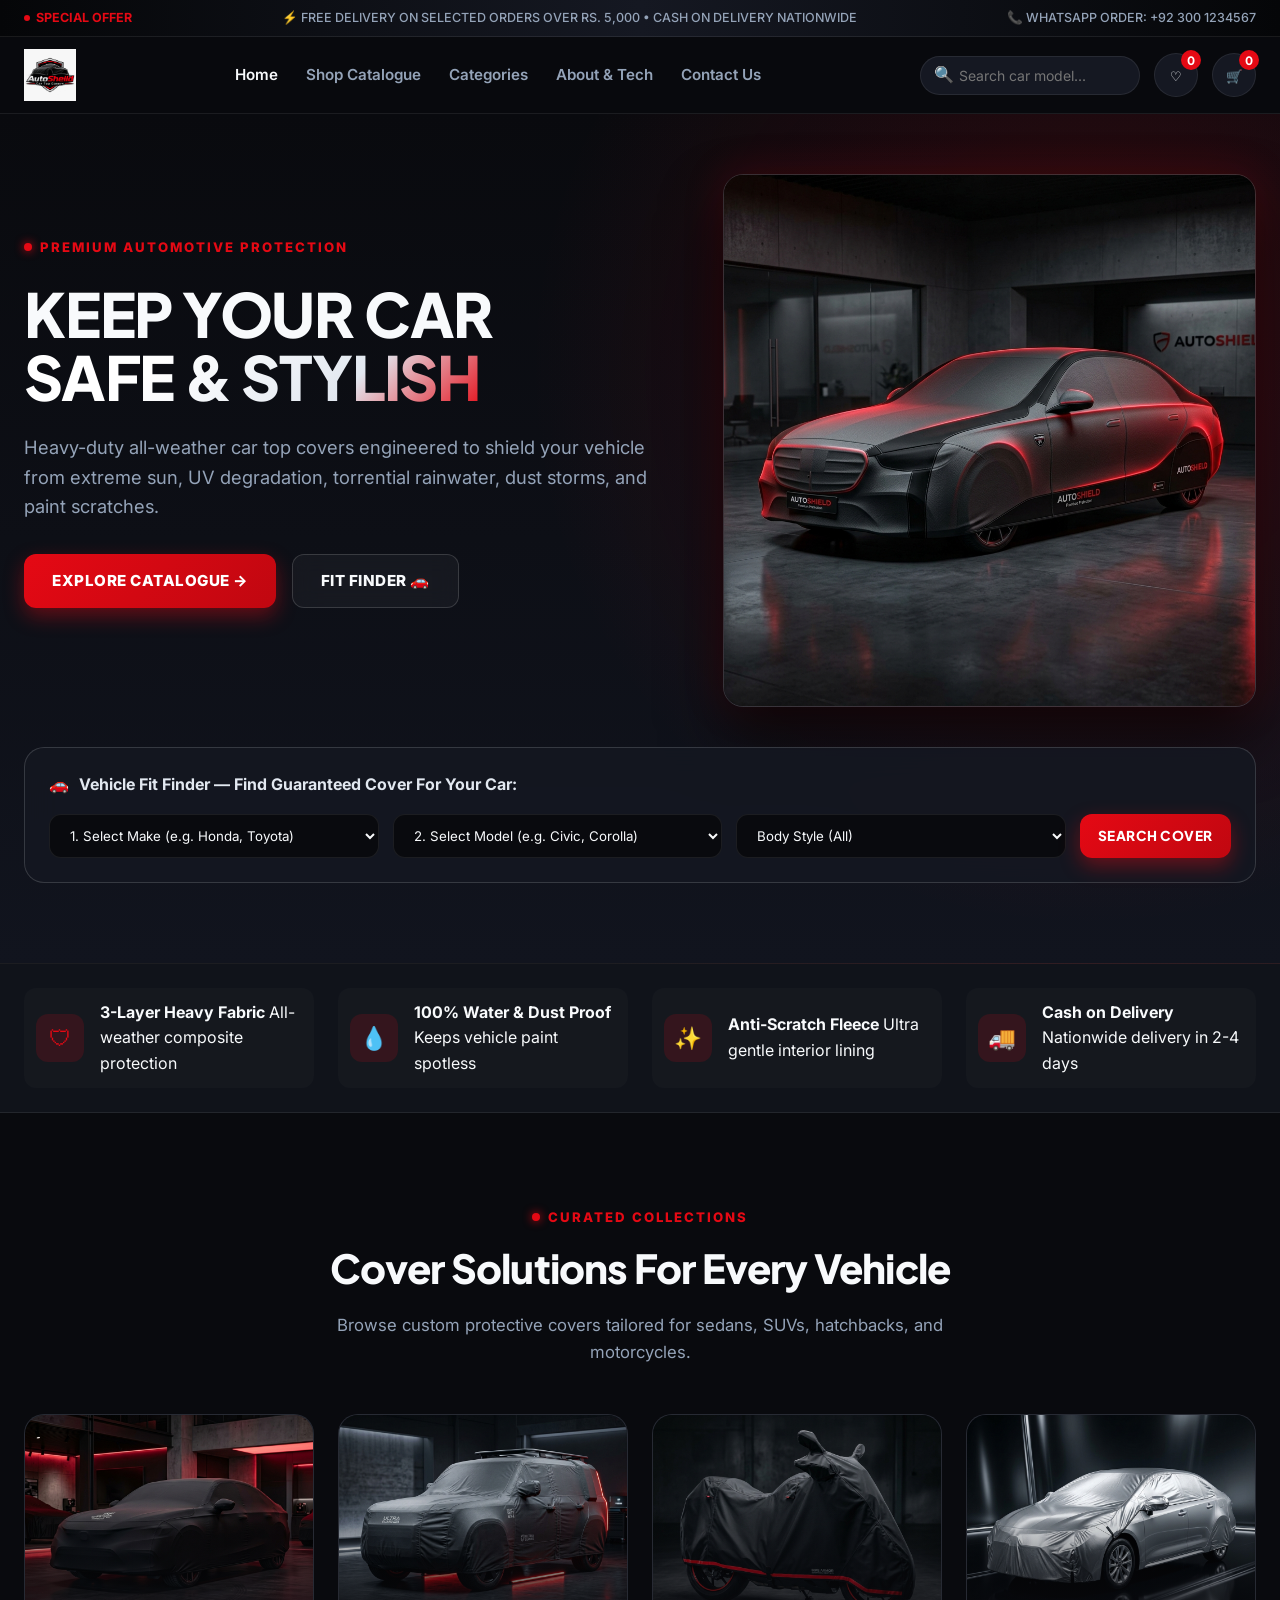
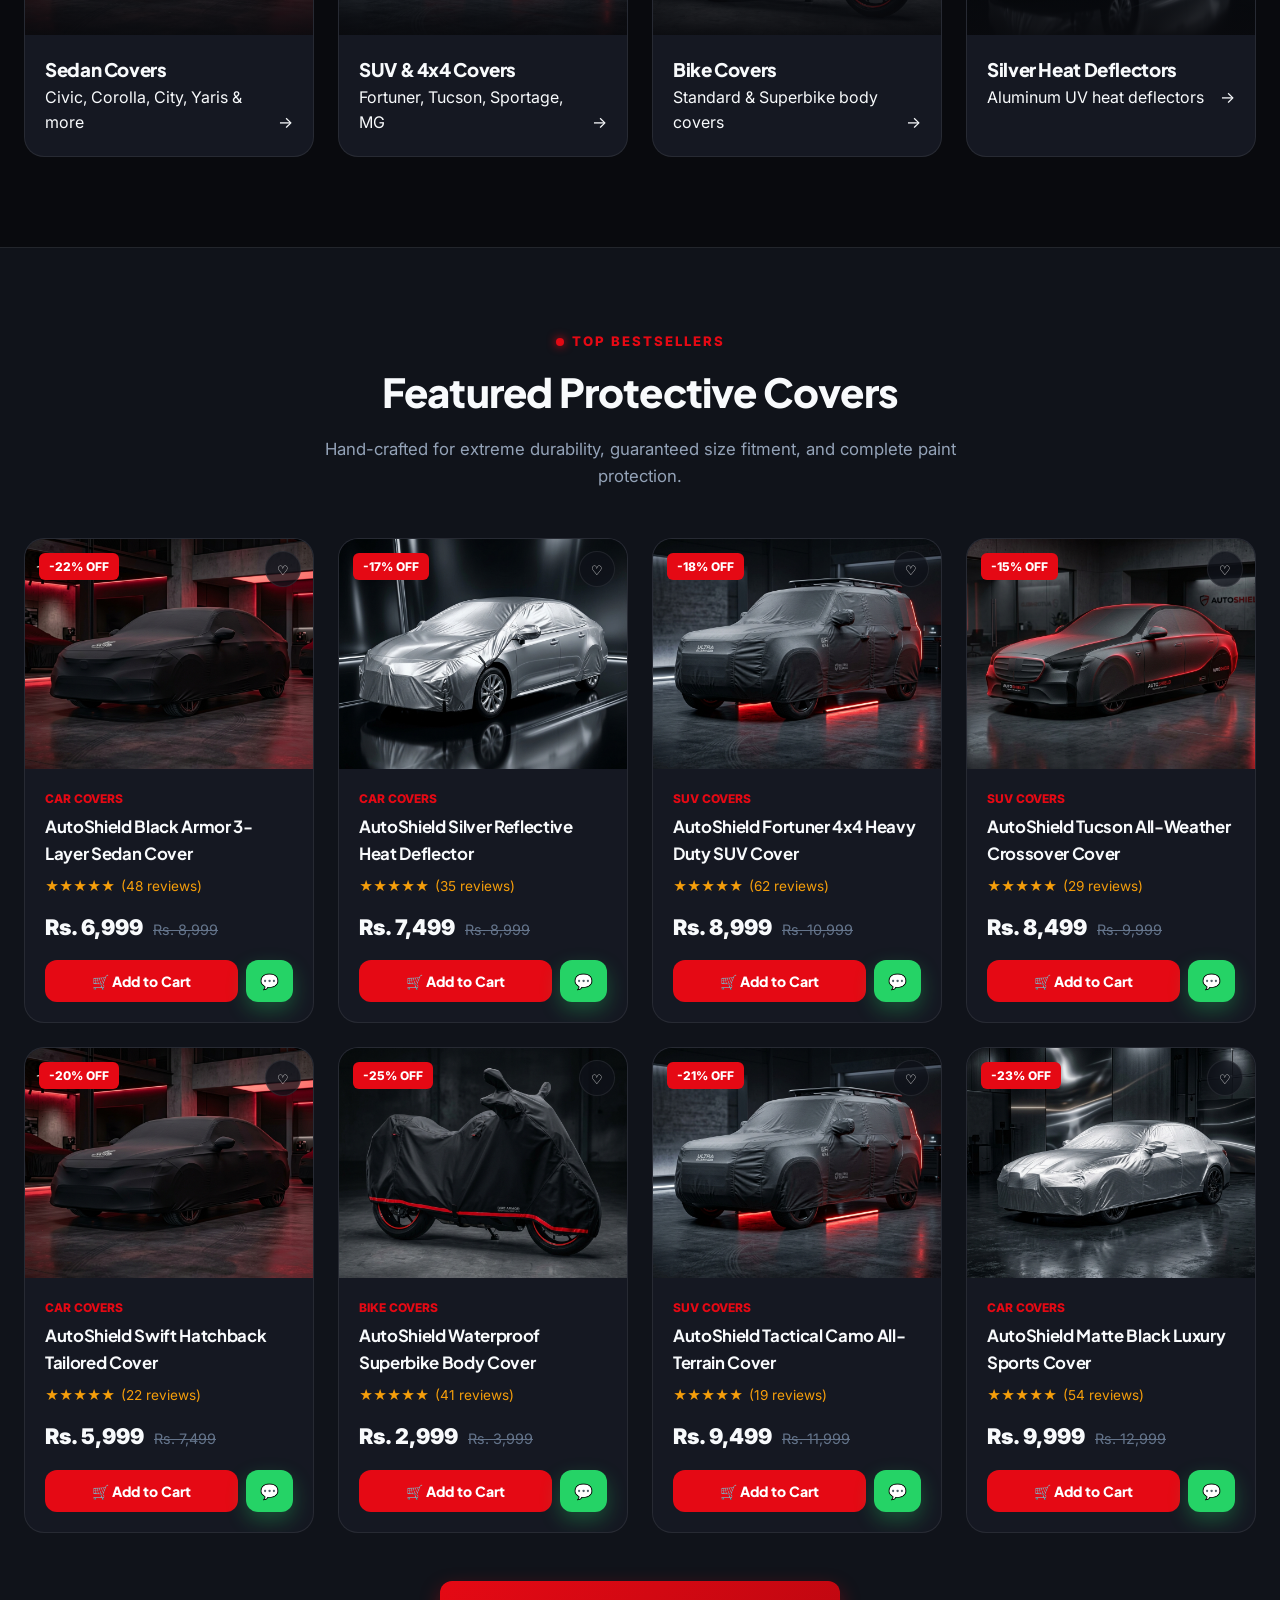
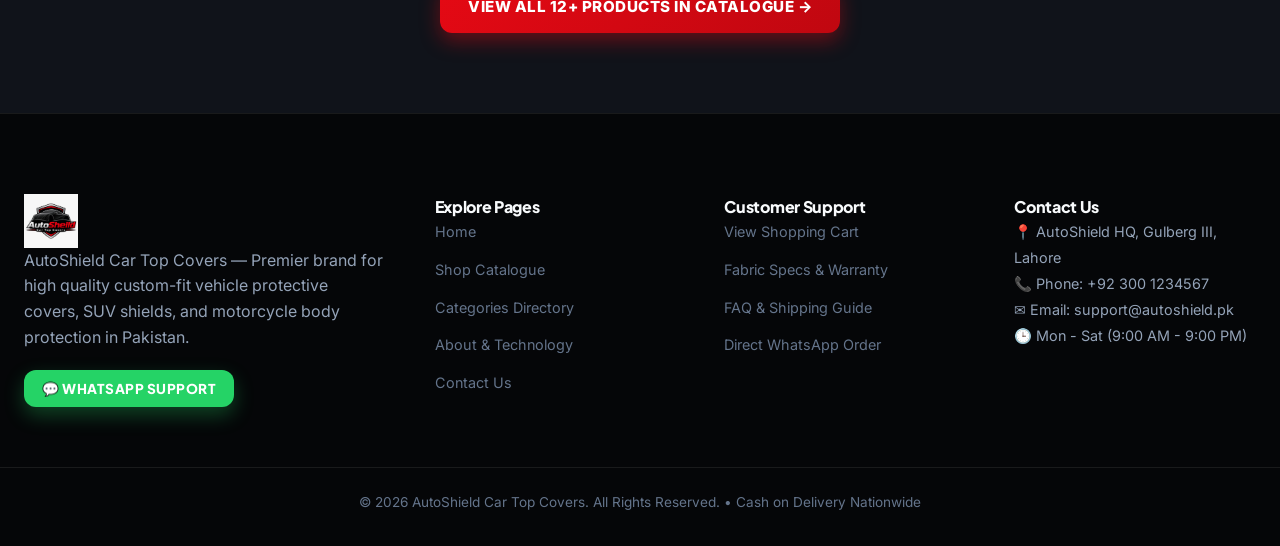
==== index.html @ 9261fa47 "Initial commit" ====
<!DOCTYPE html>
<html lang="en">
<head>
    <meta charset="UTF-8">
    <meta name="viewport" content="width=device-width, initial-scale=1.0">
    <title>AutoShield — Premium Car & Vehicle Top Covers</title>
    <meta name="description" content="Shop 100% waterproof, UV reflective, and custom fit car top covers for sedan, hatchbacks, SUVs, and bikes in Pakistan.">
    <link rel="stylesheet" href="styles.css">
</head>
<body>

    <!-- Top Announcement Bar -->
    <div class="topbar">
        <div class="topbar-content">
            <span class="topbar-badge">SPECIAL OFFER</span>
            <span>⚡ FREE DELIVERY ON SELECTED ORDERS OVER RS. 5,000 • CASH ON DELIVERY NATIONWIDE</span>
            <span>📞 WHATSAPP ORDER: +92 300 1234567</span>
        </div>
    </div>

    <!-- Sticky Navigation Header -->
    <header class="header">
        <div class="container nav">
            <a href="index.html" class="logo">
                <img src="autoshield-logo.png" alt="AutoShield Logo">
            </a>

            <ul class="nav-links">
                <li><a href="index.html" class="active">Home</a></li>
                <li><a href="shop.html">Shop Catalogue</a></li>
                <li><a href="categories.html">Categories</a></li>
                <li><a href="about.html">About & Tech</a></li>
                <li><a href="contact.html">Contact Us</a></li>
            </ul>

            <div class="header-actions">
                <div class="search-box">
                    <i>🔍</i>
                    <input type="text" id="searchInput" placeholder="Search car model...">
                </div>

                <button class="icon-btn" onclick="window.location.href='shop.html'" title="Wishlist">
                    ♡<span class="badge" id="wishCount">0</span>
                </button>

                <button class="icon-btn" onclick="openCartDrawer()" title="Shopping Cart">
                    🛒<span class="badge" id="cartCount">0</span>
                </button>

                <button class="mobile-menu-btn" onclick="document.getElementById('mobileNav').classList.toggle('open')">☰</button>
            </div>
        </div>
    </header>

    <!-- Hero Section -->
    <section class="hero">
        <div class="container hero-grid">
            <div class="hero-content">
                <div class="eyebrow">Premium Automotive Protection</div>
                <h1>KEEP YOUR CAR <br><span class="text-gradient">SAFE & STYLISH</span></h1>
                <p>Heavy-duty all-weather car top covers engineered to shield your vehicle from extreme sun, UV degradation, torrential rainwater, dust storms, and paint scratches.</p>

                <div class="hero-actions">
                    <a href="shop.html" class="btn btn-primary">EXPLORE CATALOGUE →</a>
                    <a href="#fit-finder" class="btn btn-outline">FIT FINDER 🚗</a>
                </div>
            </div>

            <div class="hero-visual">
                <img src="images/hero_car_cover.png" alt="AutoShield Premium Car Cover">
            </div>
        </div>

        <!-- Vehicle Fit Finder Bar -->
        <div class="container" id="fit-finder">
            <div class="fit-finder">
                <div class="fit-finder-title">
                    <span>🚗</span> <strong>Vehicle Fit Finder — Find Guaranteed Cover For Your Car:</strong>
                </div>
                <div class="fit-finder-form">
                    <select id="fitMake" onchange="updateFitModels()">
                        <option value="">1. Select Make (e.g. Honda, Toyota)</option>
                        <option value="Honda">Honda</option>
                        <option value="Toyota">Toyota</option>
                        <option value="Suzuki">Suzuki</option>
                        <option value="Hyundai">Hyundai</option>
                        <option value="Kia">Kia</option>
                        <option value="MG">MG</option>
                        <option value="Haval">Haval</option>
                    </select>

                    <select id="fitModel">
                        <option value="">2. Select Model (e.g. Civic, Corolla)</option>
                    </select>

                    <select id="fitBody">
                        <option value="Sedan">Body Style (All)</option>
                        <option value="Sedan">Sedan</option>
                        <option value="Hatchback">Hatchback</option>
                        <option value="SUV">SUV & 4x4</option>
                    </select>

                    <button class="btn btn-primary btn-sm" onclick="searchFitCover()">
                        SEARCH COVER
                    </button>
                </div>
            </div>
        </div>
    </section>

    <!-- Trust Highlights Bar -->
    <section class="trust-bar">
        <div class="container trust-grid">
            <div class="trust-item">
                <div class="trust-icon">🛡</div>
                <div class="trust-info">
                    <strong>3-Layer Heavy Fabric</strong>
                    <span>All-weather composite protection</span>
                </div>
            </div>

            <div class="trust-item">
                <div class="trust-icon">💧</div>
                <div class="trust-info">
                    <strong>100% Water & Dust Proof</strong>
                    <span>Keeps vehicle paint spotless</span>
                </div>
            </div>

            <div class="trust-item">
                <div class="trust-icon">✨</div>
                <div class="trust-info">
                    <strong>Anti-Scratch Fleece</strong>
                    <span>Ultra gentle interior lining</span>
                </div>
            </div>

            <div class="trust-item">
                <div class="trust-icon">🚚</div>
                <div class="trust-info">
                    <strong>Cash on Delivery</strong>
                    <span>Nationwide delivery in 2-4 days</span>
                </div>
            </div>
        </div>
    </section>

    <!-- Featured Categories Showcase -->
    <section class="categories-section">
        <div class="container">
            <div class="section-head">
                <div class="eyebrow">Curated Collections</div>
                <h2>Cover Solutions For Every Vehicle</h2>
                <p>Browse custom protective covers tailored for sedans, SUVs, hatchbacks, and motorcycles.</p>
            </div>

            <div class="categories-grid">
                <div class="category-card" onclick="window.location.href='categories.html#sedan'">
                    <div class="category-img">
                        <img src="images/cover_sedan_black.png" alt="Sedan Car Covers">
                        <div class="category-overlay"></div>
                    </div>
                    <div class="category-content">
                        <div>
                            <h3>Sedan Covers</h3>
                            <p>Civic, Corolla, City, Yaris & more</p>
                        </div>
                        <div class="category-arrow">→</div>
                    </div>
                </div>

                <div class="category-card" onclick="window.location.href='categories.html#suv'">
                    <div class="category-img">
                        <img src="images/cat_suv_cover.png" alt="SUV & 4x4 Covers">
                        <div class="category-overlay"></div>
                    </div>
                    <div class="category-content">
                        <div>
                            <h3>SUV & 4x4 Covers</h3>
                            <p>Fortuner, Tucson, Sportage, MG</p>
                        </div>
                        <div class="category-arrow">→</div>
                    </div>
                </div>

                <div class="category-card" onclick="window.location.href='categories.html#bike'">
                    <div class="category-img">
                        <img src="images/cat_bike_cover.png" alt="Bike Body Covers">
                        <div class="category-overlay"></div>
                    </div>
                    <div class="category-content">
                        <div>
                            <h3>Bike Covers</h3>
                            <p>Standard & Superbike body covers</p>
                        </div>
                        <div class="category-arrow">→</div>
                    </div>
                </div>

                <div class="category-card" onclick="window.location.href='categories.html#silver'">
                    <div class="category-img">
                        <img src="images/cover_sedan_silver.png" alt="Heat Deflectors">
                        <div class="category-overlay"></div>
                    </div>
                    <div class="category-content">
                        <div>
                            <h3>Silver Heat Deflectors</h3>
                            <p>Aluminum UV heat deflectors</p>
                        </div>
                        <div class="category-arrow">→</div>
                    </div>
                </div>
            </div>
        </div>
    </section>

    <!-- Top Bestsellers Showcase -->
    <section class="shop-section">
        <div class="container">
            <div class="section-head">
                <div class="eyebrow">Top Bestsellers</div>
                <h2>Featured Protective Covers</h2>
                <p>Hand-crafted for extreme durability, guaranteed size fitment, and complete paint protection.</p>
            </div>

            <div class="product-grid" id="productGrid"></div>

            <div style="text-align: center; margin-top: 48px;">
                <a href="shop.html" class="btn btn-primary">VIEW ALL 12+ PRODUCTS IN CATALOGUE →</a>
            </div>
        </div>
    </section>

    <!-- Footer -->
    <footer class="footer">
        <div class="container footer-grid">
            <div class="footer-brand">
                <img src="autoshield-logo.png" alt="AutoShield" style="height: 54px;">
                <p>AutoShield Car Top Covers — Premier brand for high quality custom-fit vehicle protective covers, SUV shields, and motorcycle body protection in Pakistan.</p>
                <div style="margin-top: 20px;">
                    <button class="btn btn-whatsapp btn-sm" onclick="orderViaWhatsApp()">💬 WhatsApp Support</button>
                </div>
            </div>

            <div class="footer-col">
                <h4>Explore Pages</h4>
                <ul class="footer-links">
                    <li><a href="index.html">Home</a></li>
                    <li><a href="shop.html">Shop Catalogue</a></li>
                    <li><a href="categories.html">Categories Directory</a></li>
                    <li><a href="about.html">About & Technology</a></li>
                    <li><a href="contact.html">Contact Us</a></li>
                </ul>
            </div>

            <div class="footer-col">
                <h4>Customer Support</h4>
                <ul class="footer-links">
                    <li><a href="cart.html">View Shopping Cart</a></li>
                    <li><a href="about.html">Fabric Specs & Warranty</a></li>
                    <li><a href="contact.html#faq">FAQ & Shipping Guide</a></li>
                    <li><a href="#" onclick="orderViaWhatsApp(); return false;">Direct WhatsApp Order</a></li>
                </ul>
            </div>

            <div class="footer-col">
                <h4>Contact Us</h4>
                <div style="font-size: 0.9rem; line-height: 1.8;">
                    <p>📍 AutoShield HQ, Gulberg III, Lahore</p>
                    <p>📞 Phone: +92 300 1234567</p>
                    <p>✉ Email: support@autoshield.pk</p>
                    <p>🕒 Mon - Sat (9:00 AM - 9:00 PM)</p>
                </div>
            </div>
        </div>

        <div class="container" style="border-top: 1px solid var(--border); padding-top: 24px; text-align: center; color: var(--text-muted); font-size: 0.85rem;">
            © 2026 AutoShield Car Top Covers. All Rights Reserved. • Cash on Delivery Nationwide
        </div>
    </footer>

    <!-- Cart Drawer -->
    <aside class="cart-drawer" id="cartDrawer">
        <div class="cart-header">
            <h3>Your Cart 🛒</h3>
            <button class="icon-btn" onclick="closeCartDrawer()">✕</button>
        </div>
        <div class="cart-body" id="cartItems"></div>
        <div class="cart-footer">
            <div class="cart-subtotal">
                <span>Total Amount:</span>
                <span id="cartSubtotal" style="color: var(--red);">Rs. 0</span>
            </div>
            <a href="cart.html" class="btn btn-primary btn-full">PROCEED TO CHECKOUT →</a>
            <button class="btn btn-whatsapp btn-full" style="margin-top: 10px;" onclick="orderViaWhatsApp()">💬 QUICK ORDER VIA WHATSAPP</button>
        </div>
    </aside>

    <div class="toast-container" id="toastContainer"></div>
    <script src="script.js"></script>
</body>
</html>
---- styles.css ----
/* ==========================================================================
   AUTOSHIELD MULTI-PAGE SYSTEM STYLESHEET
   Brand Theme: Carbon Dark (#090A0E), Crimson Red (#E50914), Platinum (#E2E8F0)
   ========================================================================== */

@import url('https://fonts.googleapis.com/css2?family=Inter:wght@300;400;500;600;700&family=Plus+Jakarta+Sans:wght@500;600;700;800;900&display=swap');

:root {
  --red: #E50914;
  --red-hover: #FF1A25;
  --red-glow: rgba(229, 9, 20, 0.35);
  --dark-bg: #090A0E;
  --dark-surface: #10131A;
  --card-bg: #151822;
  --card-hover: #1C212E;
  --panel-bg: #191D2A;
  --border: rgba(255, 255, 255, 0.08);
  --border-light: rgba(255, 255, 255, 0.15);
  --text-primary: #F8FAFC;
  --text-secondary: #94A3B8;
  --text-muted: #64748B;
  --silver: #E2E8F0;
  --gold: #F59E0B;
  --radius-sm: 6px;
  --radius-md: 12px;
  --radius-lg: 20px;
  --radius-full: 9999px;
  --shadow-sm: 0 4px 12px rgba(0, 0, 0, 0.2);
  --shadow-lg: 0 20px 40px rgba(0, 0, 0, 0.6);
  --shadow-glow: 0 0 25px var(--red-glow);
  --transition: all 0.3s cubic-bezier(0.4, 0, 0.2, 1);
}

*, *::before, *::after {
  box-sizing: border-box;
  margin: 0;
  padding: 0;
}

html {
  scroll-behavior: smooth;
  font-size: 16px;
}

body {
  font-family: 'Inter', -apple-system, BlinkMacSystemFont, sans-serif;
  background-color: var(--dark-bg);
  color: var(--text-primary);
  line-height: 1.6;
  overflow-x: hidden;
}

h1, h2, h3, h4, h5, h6 {
  font-family: 'Plus Jakarta Sans', sans-serif;
  font-weight: 800;
  letter-spacing: -0.02em;
  color: var(--text-primary);
}

a {
  color: inherit;
  text-decoration: none;
  transition: var(--transition);
}

button {
  font-family: 'Plus Jakarta Sans', sans-serif;
  cursor: pointer;
  border: none;
  outline: none;
  background: none;
  transition: var(--transition);
}

input, select, textarea {
  font-family: 'Inter', sans-serif;
  outline: none;
}

img {
  max-width: 100%;
  height: auto;
  display: block;
}

.container {
  max-width: 1280px;
  margin: 0 auto;
  padding: 0 24px;
}

.eyebrow {
  color: var(--red);
  font-size: 0.825rem;
  font-weight: 800;
  letter-spacing: 2px;
  text-transform: uppercase;
  display: inline-flex;
  align-items: center;
  gap: 8px;
  margin-bottom: 8px;
}

.eyebrow::before {
  content: '';
  width: 8px;
  height: 8px;
  background: var(--red);
  border-radius: 50%;
  box-shadow: 0 0 10px var(--red);
}

.section-head {
  text-align: center;
  max-width: 680px;
  margin: 0 auto 48px;
}

.section-head h2 {
  font-size: 2.5rem;
  margin-bottom: 12px;
}

.section-head p {
  color: var(--text-secondary);
  font-size: 1.05rem;
}

/* Buttons */
.btn {
  display: inline-flex;
  align-items: center;
  justify-content: center;
  gap: 10px;
  padding: 14px 28px;
  font-size: 0.95rem;
  font-weight: 800;
  border-radius: var(--radius-md);
  letter-spacing: 0.5px;
  text-transform: uppercase;
  transition: var(--transition);
  position: relative;
  overflow: hidden;
}

.btn-primary {
  background: linear-gradient(135deg, var(--red) 0%, #C00710 100%);
  color: #FFF;
  box-shadow: 0 8px 20px rgba(229, 9, 20, 0.4);
}

.btn-primary:hover {
  background: linear-gradient(135deg, var(--red-hover) 0%, var(--red) 100%);
  transform: translateY(-2px);
  box-shadow: 0 12px 28px rgba(229, 9, 20, 0.6);
}

.btn-outline {
  background: rgba(255, 255, 255, 0.04);
  color: var(--text-primary);
  border: 1px solid var(--border-light);
  backdrop-filter: blur(10px);
}

.btn-outline:hover {
  background: rgba(255, 255, 255, 0.1);
  border-color: var(--text-primary);
  transform: translateY(-2px);
}

.btn-whatsapp {
  background: #25D366;
  color: #FFF;
  font-weight: 800;
  box-shadow: 0 8px 20px rgba(37, 211, 102, 0.3);
}

.btn-whatsapp:hover {
  background: #20BA5A;
  transform: translateY(-2px);
  box-shadow: 0 12px 28px rgba(37, 211, 102, 0.5);
}

.btn-sm { padding: 10px 18px; font-size: 0.85rem; }
.btn-full { width: 100%; }

/* Navigation */
.topbar {
  background: linear-gradient(90deg, #050608 0%, #151822 50%, #050608 100%);
  border-bottom: 1px solid var(--border);
  color: var(--text-secondary);
  font-size: 0.785rem;
  padding: 8px 24px;
  text-align: center;
  font-weight: 500;
}
.topbar-content {
  max-width: 1280px;
  margin: 0 auto;
  display: flex;
  justify-content: space-between;
  align-items: center;
}
.topbar-badge {
  display: inline-flex;
  align-items: center;
  gap: 6px;
  color: var(--red);
  font-weight: 700;
}
.topbar-badge::before {
  content: '';
  width: 6px;
  height: 6px;
  background: var(--red);
  border-radius: 50%;
}

.header {
  position: sticky;
  top: 0;
  z-index: 100;
  background: rgba(9, 10, 14, 0.88);
  backdrop-filter: blur(16px);
  -webkit-backdrop-filter: blur(16px);
  border-bottom: 1px solid var(--border);
}
.nav {
  display: flex;
  align-items: center;
  justify-content: space-between;
  height: 76px;
  gap: 24px;
}
.logo img {
  height: 52px;
  width: auto;
  object-fit: contain;
}
.nav-links {
  display: flex;
  align-items: center;
  gap: 28px;
  list-style: none;
}
.nav-links a {
  color: var(--text-secondary);
  font-size: 0.95rem;
  font-weight: 600;
  padding: 6px 0;
}
.nav-links a:hover, .nav-links a.active {
  color: var(--text-primary);
}

.header-actions {
  display: flex;
  align-items: center;
  gap: 14px;
}
.search-box {
  position: relative;
  width: 220px;
}
.search-box input {
  width: 100%;
  padding: 10px 16px 10px 38px;
  background: var(--card-bg);
  border: 1px solid var(--border);
  border-radius: var(--radius-full);
  color: var(--text-primary);
  font-size: 0.875rem;
}
.search-box i {
  position: absolute;
  left: 14px;
  top: 50%;
  transform: translateY(-50%);
  color: var(--text-muted);
  font-style: normal;
}
.icon-btn {
  position: relative;
  width: 44px;
  height: 44px;
  border-radius: 50%;
  background: var(--card-bg);
  border: 1px solid var(--border);
  color: var(--text-primary);
  display: flex;
  align-items: center;
  justify-content: center;
}
.badge {
  position: absolute;
  top: -4px;
  right: -4px;
  background: var(--red);
  color: #FFF;
  font-size: 0.725rem;
  font-weight: 800;
  min-width: 20px;
  height: 20px;
  border-radius: 10px;
  display: flex;
  align-items: center;
  justify-content: center;
}
.mobile-menu-btn { display: none; font-size: 1.5rem; color: var(--text-primary); }

/* Page Banner Header */
.page-banner {
  background: radial-gradient(circle at 80% 30%, rgba(229, 9, 20, 0.15) 0%, transparent 45%),
              linear-gradient(180deg, #090A0E 0%, #11141E 100%);
  padding: 60px 0 40px;
  border-bottom: 1px solid var(--border);
  text-align: center;
}
.page-banner h1 { font-size: 3rem; margin-bottom: 12px; }
.page-banner p { color: var(--text-secondary); max-width: 600px; margin: 0 auto; }

/* Hero Section */
.hero {
  position: relative;
  background: radial-gradient(circle at 85% 30%, rgba(229, 9, 20, 0.18) 0%, transparent 45%),
              linear-gradient(180deg, #090A0E 0%, #11141E 100%);
  padding: 60px 0 80px;
  overflow: hidden;
  border-bottom: 1px solid var(--border);
}
.hero-grid {
  display: grid;
  grid-template-columns: 1.1fr 0.9fr;
  gap: 48px;
  align-items: center;
}
.hero-content h1 {
  font-size: 3.8rem;
  line-height: 1.05;
  margin: 16px 0 24px;
  text-transform: uppercase;
}
.text-gradient {
  background: linear-gradient(135deg, #FFF 30%, var(--silver) 70%, var(--red) 100%);
  -webkit-background-clip: text;
  -webkit-text-fill-color: transparent;
}
.hero-content p {
  color: var(--text-secondary);
  font-size: 1.15rem;
  margin-bottom: 32px;
}
.hero-actions { display: flex; gap: 16px; flex-wrap: wrap; margin-bottom: 40px; }

.hero-visual img {
  width: 100%;
  border-radius: var(--radius-lg);
  box-shadow: 0 30px 60px rgba(0, 0, 0, 0.7), 0 0 40px rgba(229, 9, 20, 0.2);
  border: 1px solid var(--border-light);
}

/* Fit Finder Bar */
.fit-finder {
  margin-top: 40px;
  background: rgba(21, 24, 34, 0.85);
  backdrop-filter: blur(16px);
  border: 1px solid var(--border-light);
  border-radius: var(--radius-lg);
  padding: 24px;
}
.fit-finder-title {
  display: flex;
  align-items: center;
  gap: 10px;
  font-size: 1rem;
  font-weight: 700;
  margin-bottom: 16px;
  color: var(--silver);
}
.fit-finder-form {
  display: grid;
  grid-template-columns: repeat(3, 1fr) auto;
  gap: 14px;
}
.fit-finder-form select {
  background: var(--dark-bg);
  border: 1px solid var(--border);
  color: var(--text-primary);
  padding: 12px 16px;
  border-radius: var(--radius-md);
}

/* Trust Bar */
.trust-bar {
  background: var(--dark-surface);
  border-bottom: 1px solid var(--border);
  padding: 24px 0;
}
.trust-grid {
  display: grid;
  grid-template-columns: repeat(4, 1fr);
  gap: 24px;
}
.trust-item {
  display: flex;
  align-items: center;
  gap: 16px;
  padding: 12px;
  border-radius: var(--radius-md);
  background: rgba(255, 255, 255, 0.02);
}
.trust-icon {
  width: 48px;
  height: 48px;
  min-width: 48px;
  border-radius: 12px;
  background: rgba(229, 9, 20, 0.15);
  color: var(--red);
  display: flex;
  align-items: center;
  justify-content: center;
  font-size: 1.4rem;
}

/* Categories Section */
.categories-section { padding: 90px 0; }
.categories-grid {
  display: grid;
  grid-template-columns: repeat(4, 1fr);
  gap: 24px;
}
.category-card {
  background: var(--card-bg);
  border: 1px solid var(--border);
  border-radius: var(--radius-lg);
  overflow: hidden;
  position: relative;
  transition: var(--transition);
  cursor: pointer;
}
.category-card:hover {
  transform: translateY(-8px);
  border-color: var(--red);
}
.category-img { height: 220px; position: relative; overflow: hidden; }
.category-img img { width: 100%; height: 100%; object-fit: cover; }
.category-overlay {
  position: absolute;
  inset: 0;
  background: linear-gradient(180deg, transparent 40%, rgba(9, 10, 14, 0.95) 100%);
}
.category-content {
  padding: 20px;
  display: flex;
  justify-content: space-between;
  align-items: flex-end;
}

/* Shop Section & Product Cards */
.shop-section {
  padding: 80px 0;
  background: var(--dark-surface);
  border-top: 1px solid var(--border);
}
.shop-filter-bar {
  display: flex;
  justify-content: space-between;
  align-items: center;
  margin-bottom: 36px;
  flex-wrap: wrap;
  gap: 20px;
}
.filter-tabs { display: flex; gap: 10px; flex-wrap: wrap; }
.tab-btn {
  padding: 10px 20px;
  border-radius: var(--radius-full);
  background: var(--card-bg);
  border: 1px solid var(--border);
  color: var(--text-secondary);
  font-size: 0.875rem;
  font-weight: 600;
}
.tab-btn:hover, .tab-btn.active {
  background: var(--red);
  color: #FFF;
  border-color: var(--red);
}

.sort-select {
  background: var(--card-bg);
  border: 1px solid var(--border);
  color: var(--text-primary);
  padding: 10px 16px;
  border-radius: var(--radius-md);
}

.product-grid {
  display: grid;
  grid-template-columns: repeat(4, 1fr);
  gap: 24px;
}

.product-card {
  background: var(--card-bg);
  border: 1px solid var(--border);
  border-radius: var(--radius-lg);
  overflow: hidden;
  display: flex;
  flex-direction: column;
  transition: var(--transition);
  position: relative;
}
.product-card:hover {
  transform: translateY(-6px);
  border-color: rgba(229, 9, 20, 0.4);
}

.product-thumb {
  position: relative;
  height: 230px;
  background: #0D0F15;
  overflow: hidden;
}
.product-thumb img { width: 100%; height: 100%; object-fit: cover; }

.badge-discount {
  position: absolute;
  top: 14px;
  left: 14px;
  background: var(--red);
  color: #FFF;
  font-size: 0.75rem;
  font-weight: 800;
  padding: 4px 10px;
  border-radius: var(--radius-sm);
  z-index: 2;
}

.wishlist-btn {
  position: absolute;
  top: 12px;
  right: 12px;
  width: 36px;
  height: 36px;
  border-radius: 50%;
  background: rgba(15, 18, 26, 0.75);
  border: 1px solid var(--border);
  color: #FFF;
  display: flex;
  align-items: center;
  justify-content: center;
  z-index: 2;
}

.quick-view-overlay {
  position: absolute;
  inset: 0;
  background: rgba(9, 10, 14, 0.6);
  backdrop-filter: blur(4px);
  display: flex;
  align-items: center;
  justify-content: center;
  opacity: 0;
  transition: var(--transition);
  z-index: 3;
}
.product-card:hover .quick-view-overlay { opacity: 1; }

.product-info { padding: 20px; display: flex; flex-direction: column; flex: 1; }
.product-cat-tag { color: var(--red); font-size: 0.75rem; font-weight: 800; text-transform: uppercase; margin-bottom: 6px; }
.product-title { font-size: 1.05rem; font-weight: 700; margin-bottom: 8px; color: var(--text-primary); }
.product-rating { display: flex; align-items: center; gap: 6px; font-size: 0.85rem; color: var(--gold); margin-bottom: 12px; }
.product-price-row { margin-top: auto; display: flex; align-items: baseline; gap: 10px; margin-bottom: 16px; }
.current-price { font-size: 1.35rem; font-weight: 900; color: var(--text-primary); }
.old-price { font-size: 0.9rem; color: var(--text-muted); text-decoration: line-through; }
.add-cart-btn {
  padding: 12px;
  border-radius: var(--radius-md);
  background: var(--red);
  color: #FFF;
  font-weight: 800;
  font-size: 0.875rem;
  display: flex;
  align-items: center;
  justify-content: center;
  gap: 8px;
}

/* Dedicated Product Details Page */
.detail-layout {
  display: grid;
  grid-template-columns: 1fr 1fr;
  gap: 48px;
  padding: 60px 0;
}
.detail-gallery {
  background: var(--card-bg);
  border: 1px solid var(--border);
  border-radius: var(--radius-lg);
  overflow: hidden;
  height: 480px;
}
.detail-gallery img { width: 100%; height: 100%; object-fit: cover; }

.specs-table {
  width: 100%;
  border-collapse: collapse;
  margin: 24px 0;
}
.specs-table td {
  padding: 12px 16px;
  border-bottom: 1px solid var(--border);
  font-size: 0.9rem;
}
.specs-table td:first-child { font-weight: 700; color: var(--silver); width: 35%; }

/* Cart Table Page */
.cart-table {
  width: 100%;
  border-collapse: collapse;
  background: var(--card-bg);
  border-radius: var(--radius-lg);
  overflow: hidden;
  border: 1px solid var(--border);
}
.cart-table th, .cart-table td {
  padding: 18px 24px;
  text-align: left;
  border-bottom: 1px solid var(--border);
}
.cart-table th { background: var(--panel-bg); color: var(--silver); }

/* Footer */
.footer {
  background: #050608;
  border-top: 1px solid var(--border);
  padding: 80px 0 32px;
  color: var(--text-secondary);
}
.footer-grid {
  display: grid;
  grid-template-columns: 1.5fr repeat(3, 1fr);
  gap: 48px;
  margin-bottom: 60px;
}
.footer-links { list-style: none; display: flex; flex-direction: column; gap: 12px; }
.footer-links a { color: var(--text-muted); font-size: 0.9rem; }
.footer-links a:hover { color: var(--red); }

/* Cart Drawer */
.cart-drawer {
  position: fixed;
  top: 0;
  right: -450px;
  width: 420px;
  max-width: 100%;
  height: 100vh;
  background: var(--dark-surface);
  border-left: 1px solid var(--border);
  z-index: 400;
  display: flex;
  flex-direction: column;
  transition: transform 0.4s ease;
}
.cart-drawer.open { transform: translateX(-450px); }
.cart-header { padding: 24px; border-bottom: 1px solid var(--border); display: flex; justify-content: space-between; align-items: center; }
.cart-body { padding: 24px; flex: 1; overflow-y: auto; display: flex; flex-direction: column; gap: 16px; }
.cart-item { display: flex; gap: 16px; background: var(--card-bg); border: 1px solid var(--border); padding: 14px; border-radius: var(--radius-md); }
.cart-item-title { font-size: 0.95rem; font-weight: 700; margin-bottom: 4px; }
.cart-item-price { font-weight: 800; color: var(--red); }
.cart-footer { padding: 24px; border-top: 1px solid var(--border); background: var(--dark-bg); }
.cart-subtotal { display: flex; justify-content: space-between; font-size: 1.25rem; font-weight: 900; margin-bottom: 20px; }

/* Toast Notifications */
.toast-container {
  position: fixed;
  bottom: 24px;
  right: 24px;
  z-index: 500;
  display: flex;
  flex-direction: column;
  gap: 12px;
}
.toast {
  background: var(--card-bg);
  border: 1px solid var(--red);
  color: var(--text-primary);
  padding: 14px 20px;
  border-radius: var(--radius-md);
  box-shadow: var(--shadow-lg);
  display: flex;
  align-items: center;
  gap: 12px;
}

/* Responsive */
@media (max-width: 1024px) {
  .hero-grid, .detail-layout { grid-template-columns: 1fr; }
  .categories-grid, .product-grid { grid-template-columns: repeat(2, 1fr); }
  .trust-grid, .footer-grid { grid-template-columns: repeat(2, 1fr); }
}
@media (max-width: 768px) {
  .nav-links { display: none; }
  .mobile-menu-btn { display: block; }
  .categories-grid, .product-grid { grid-template-columns: 1fr; }
  .fit-finder-form { grid-template-columns: 1fr; }
}
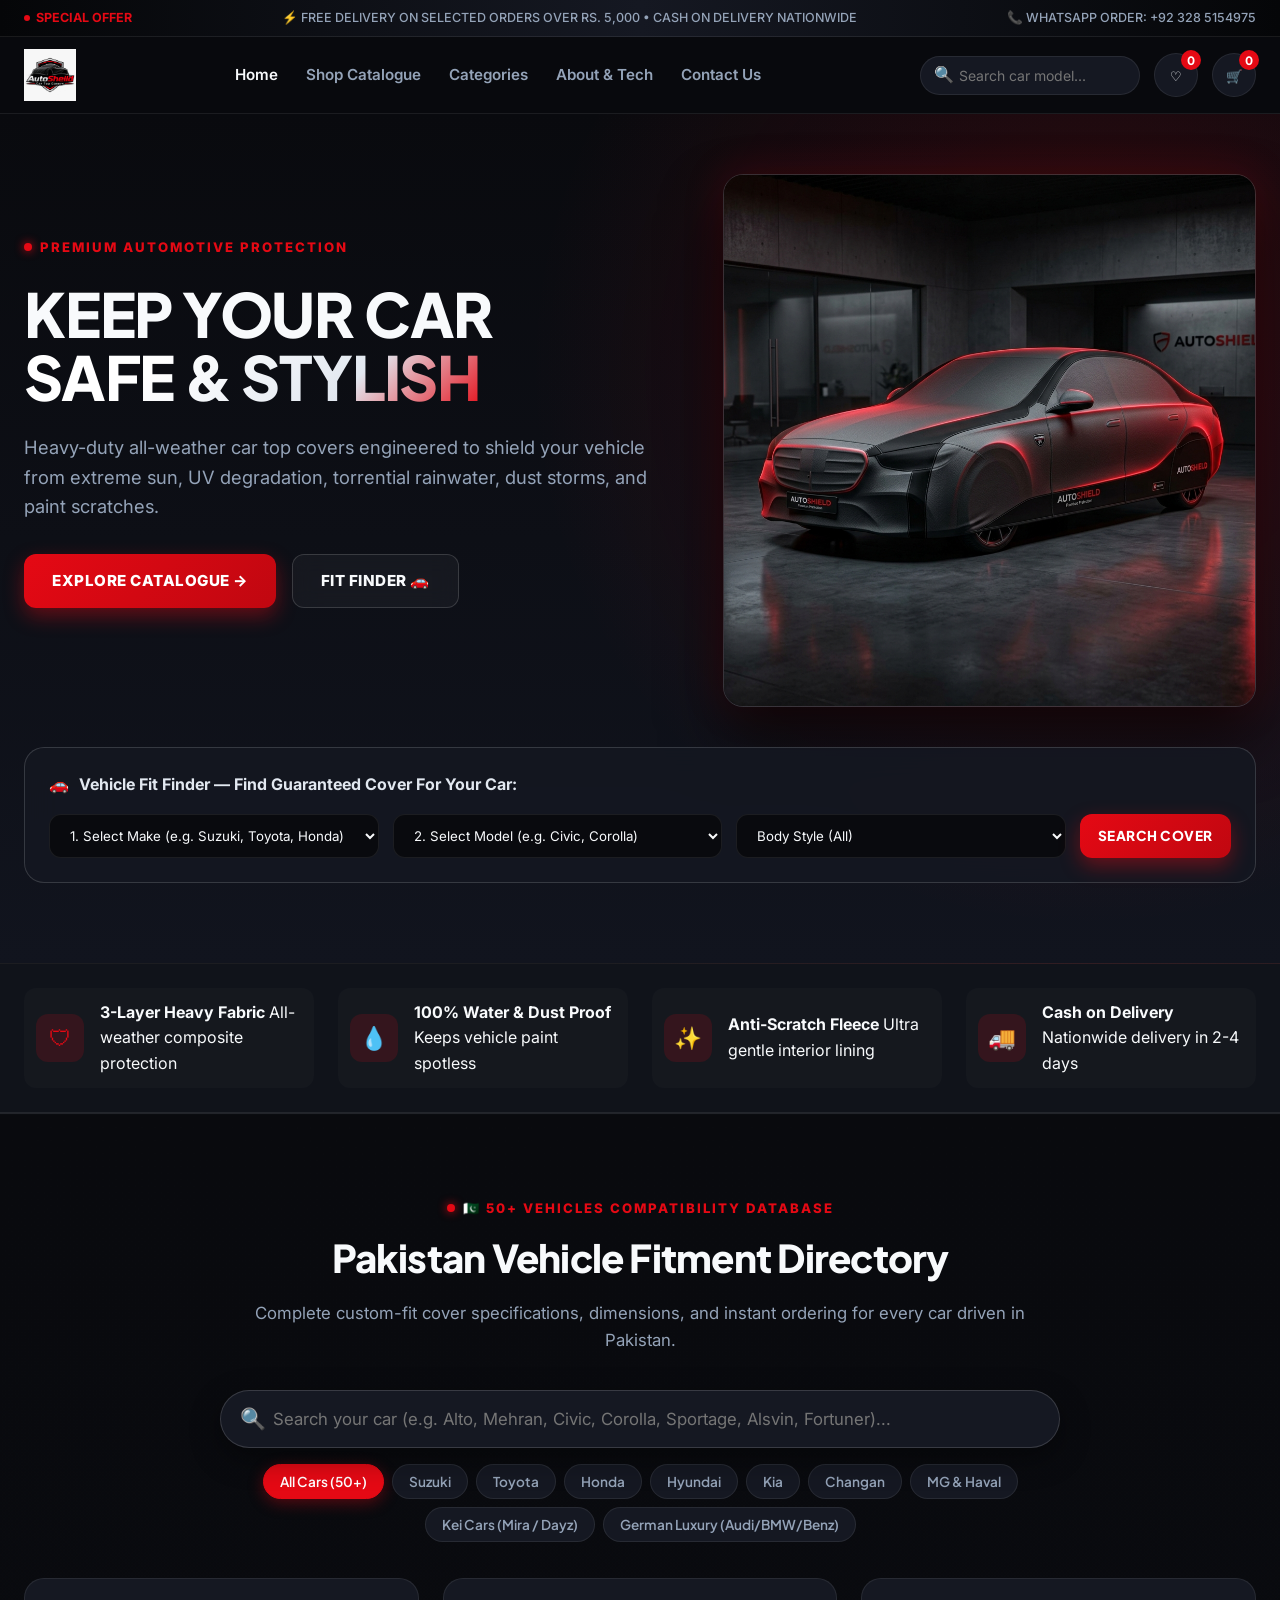
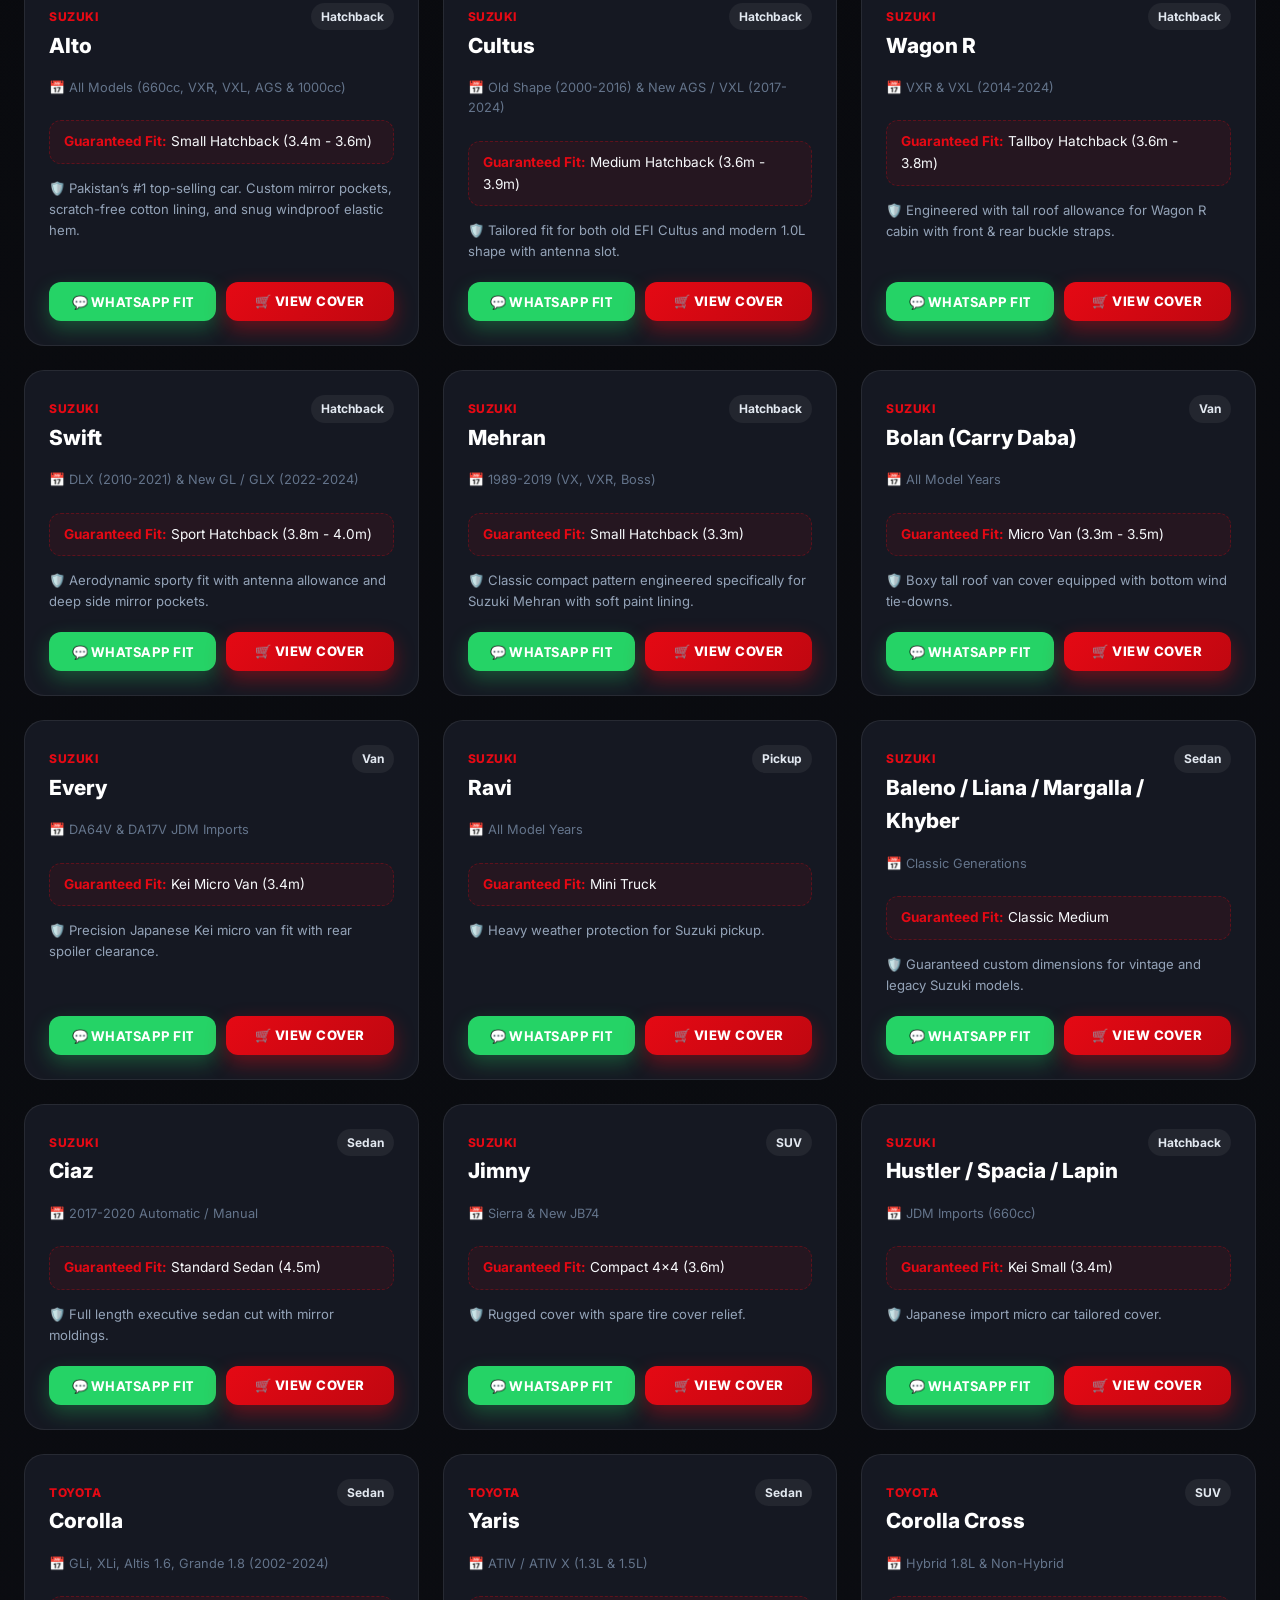
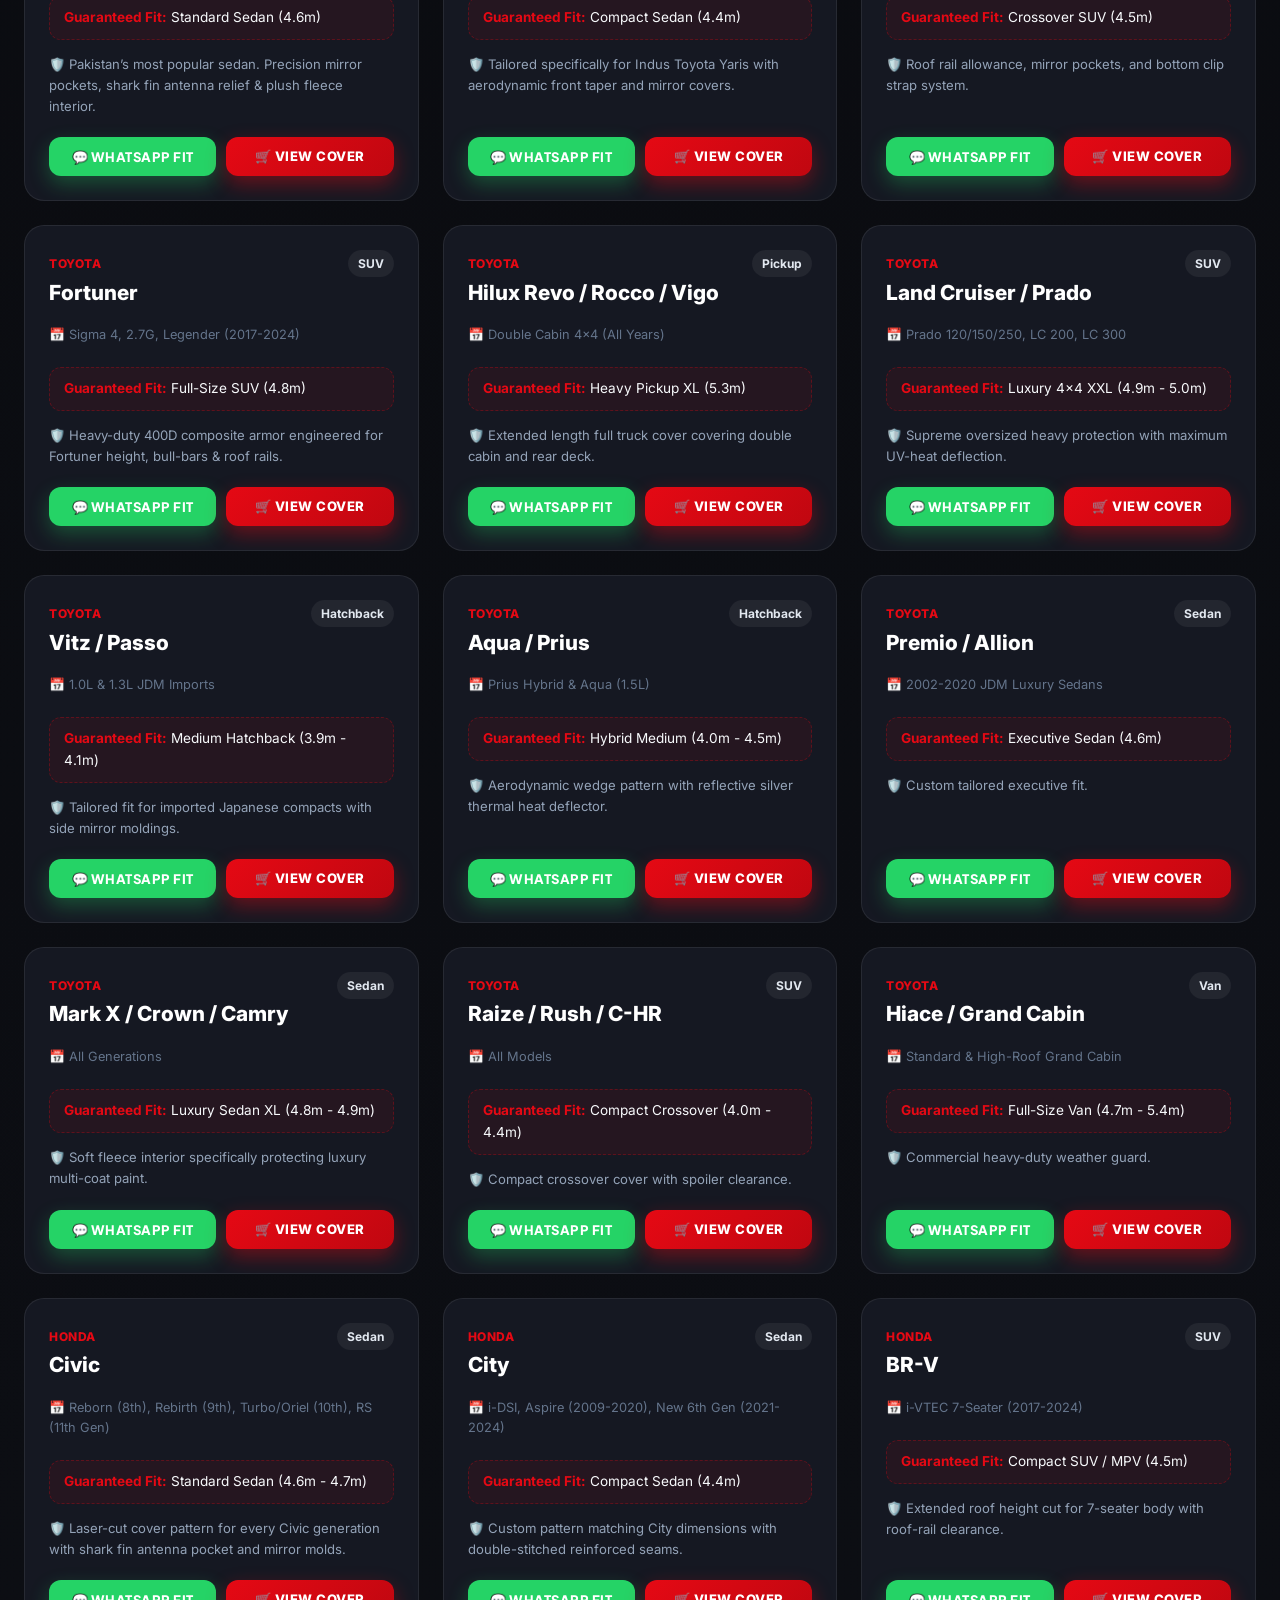
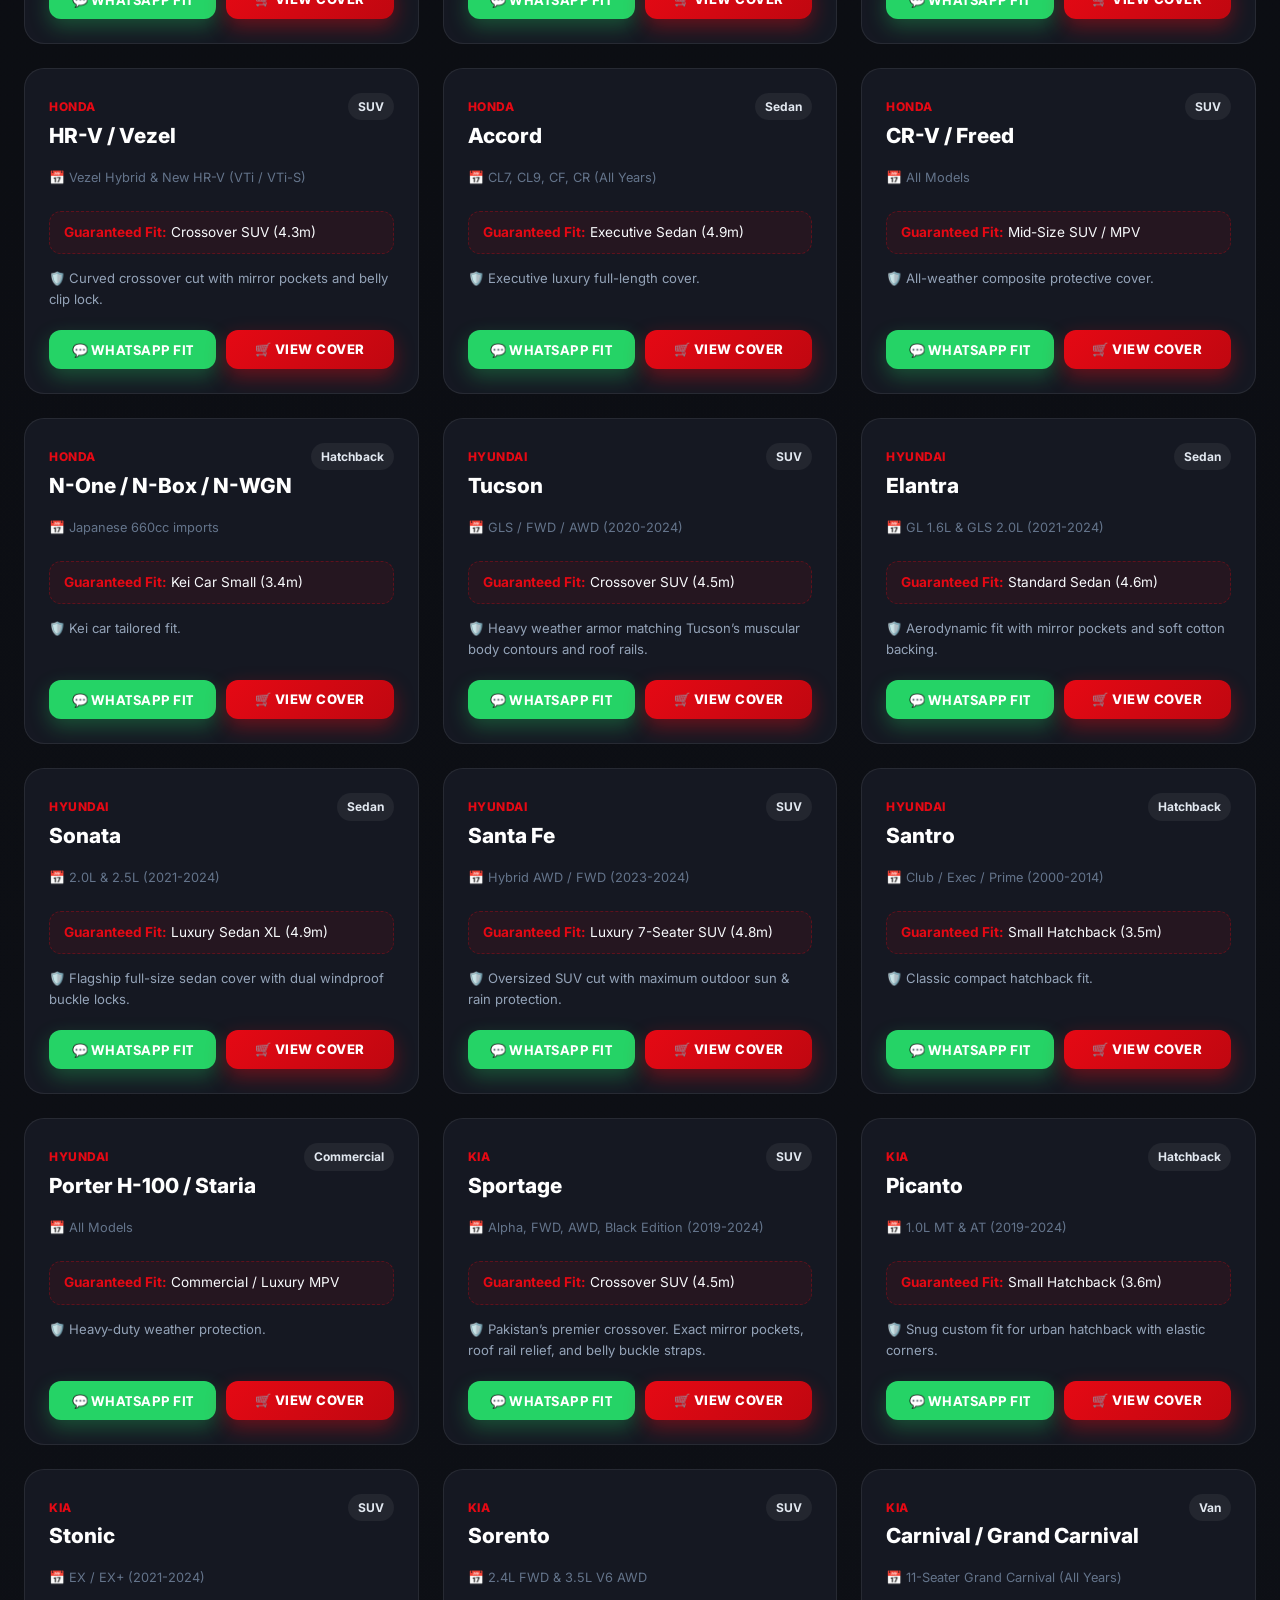
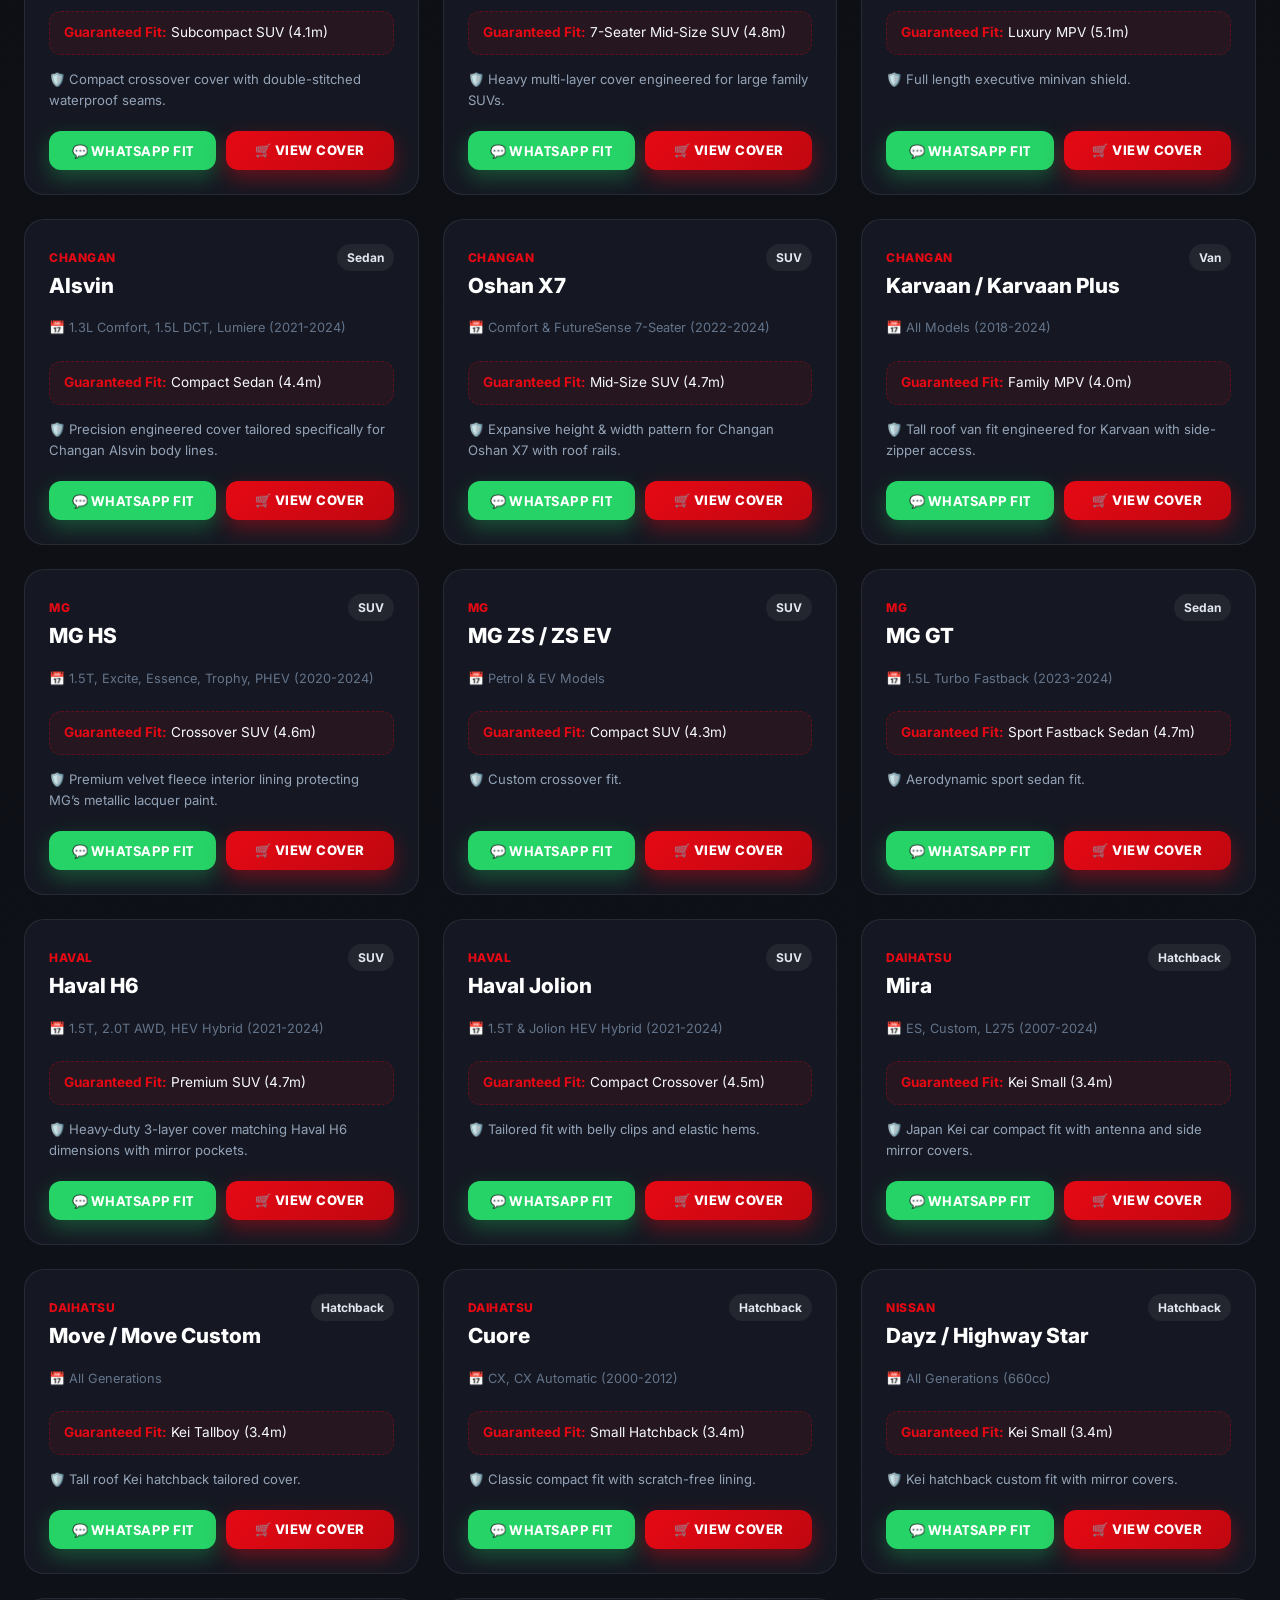
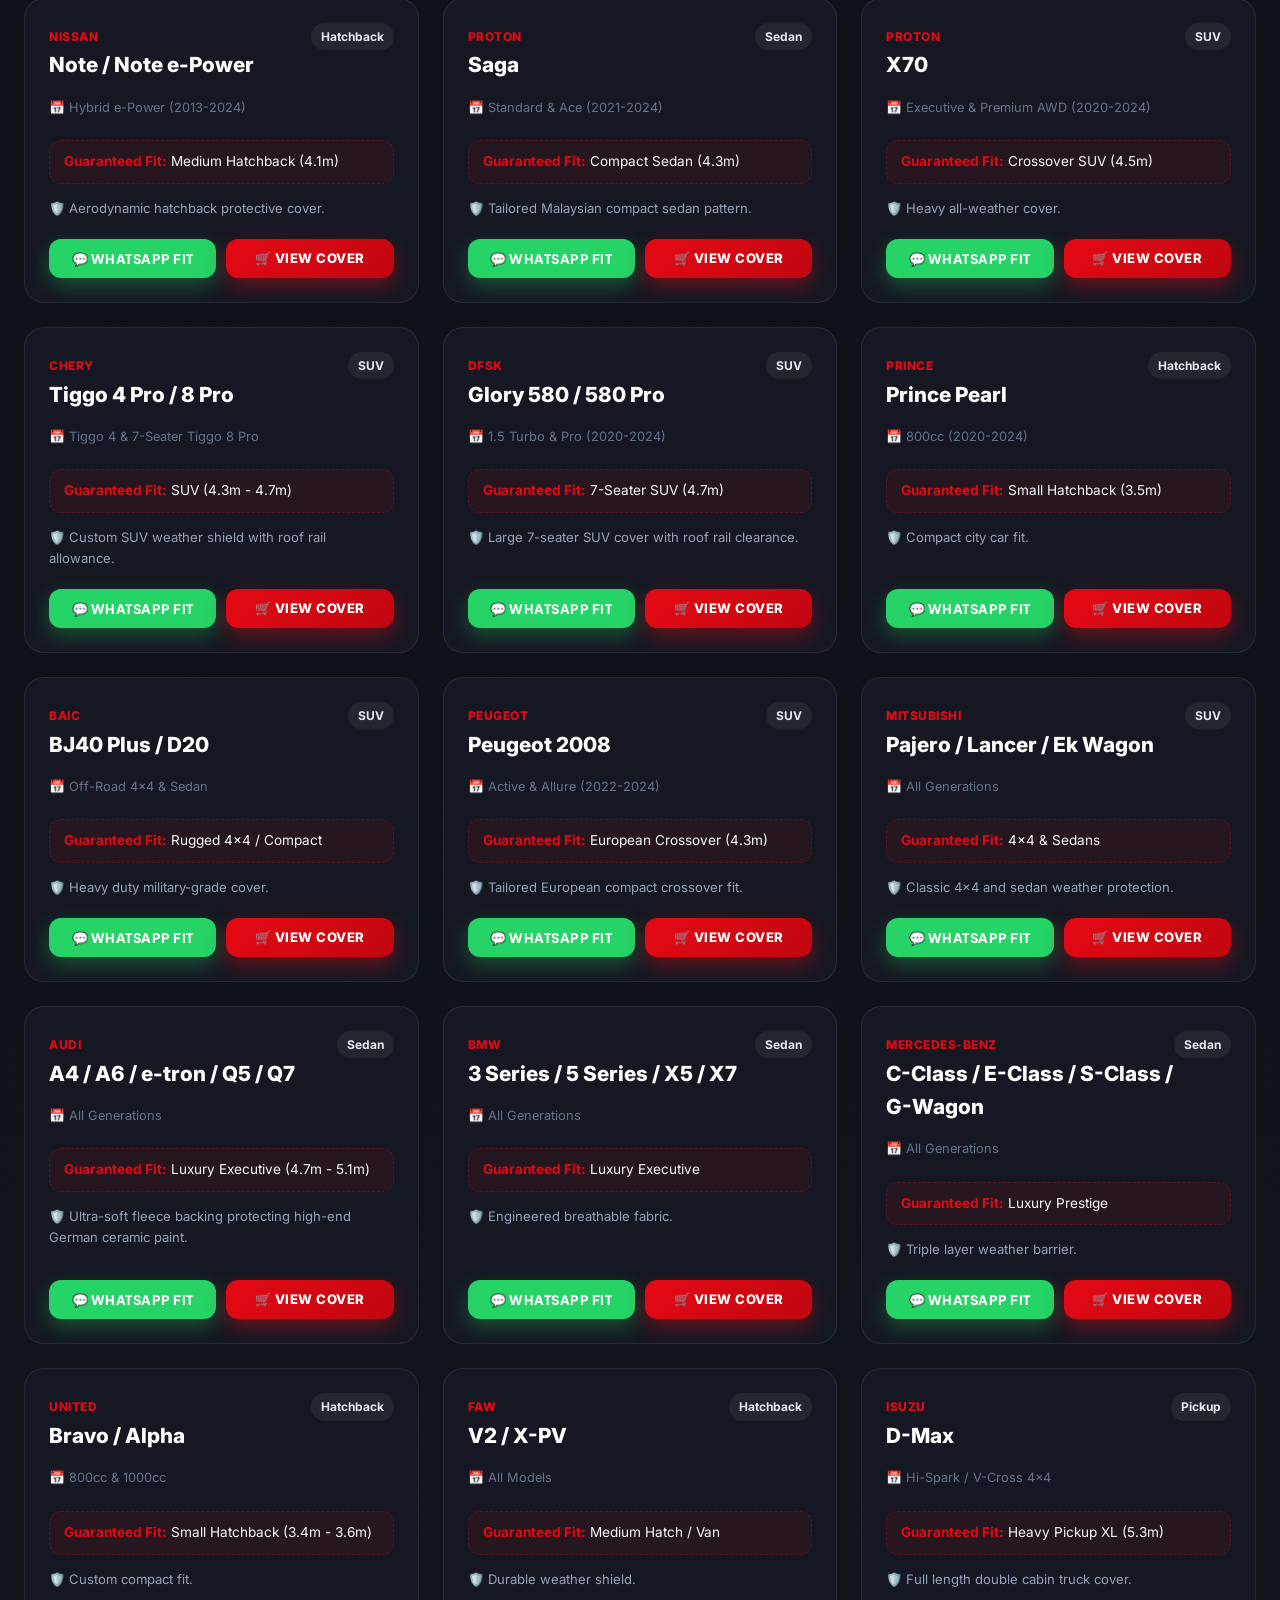
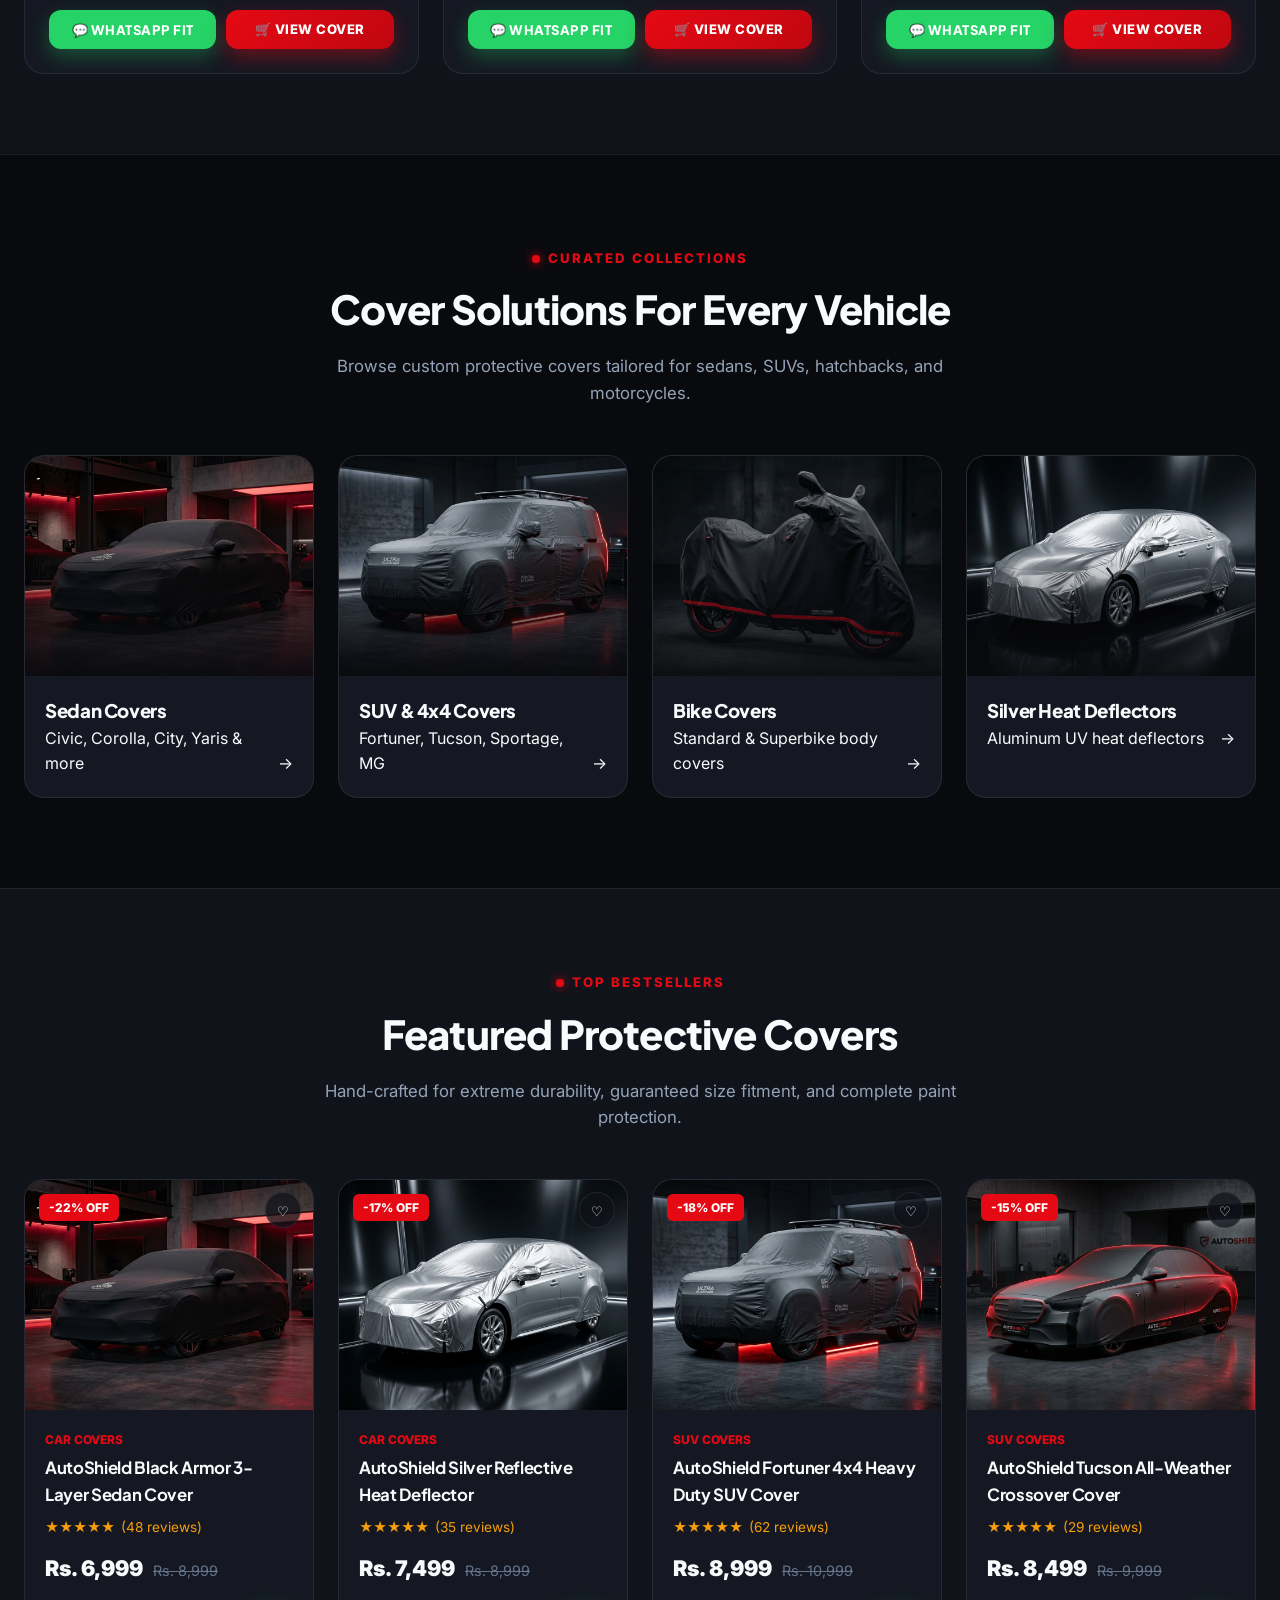
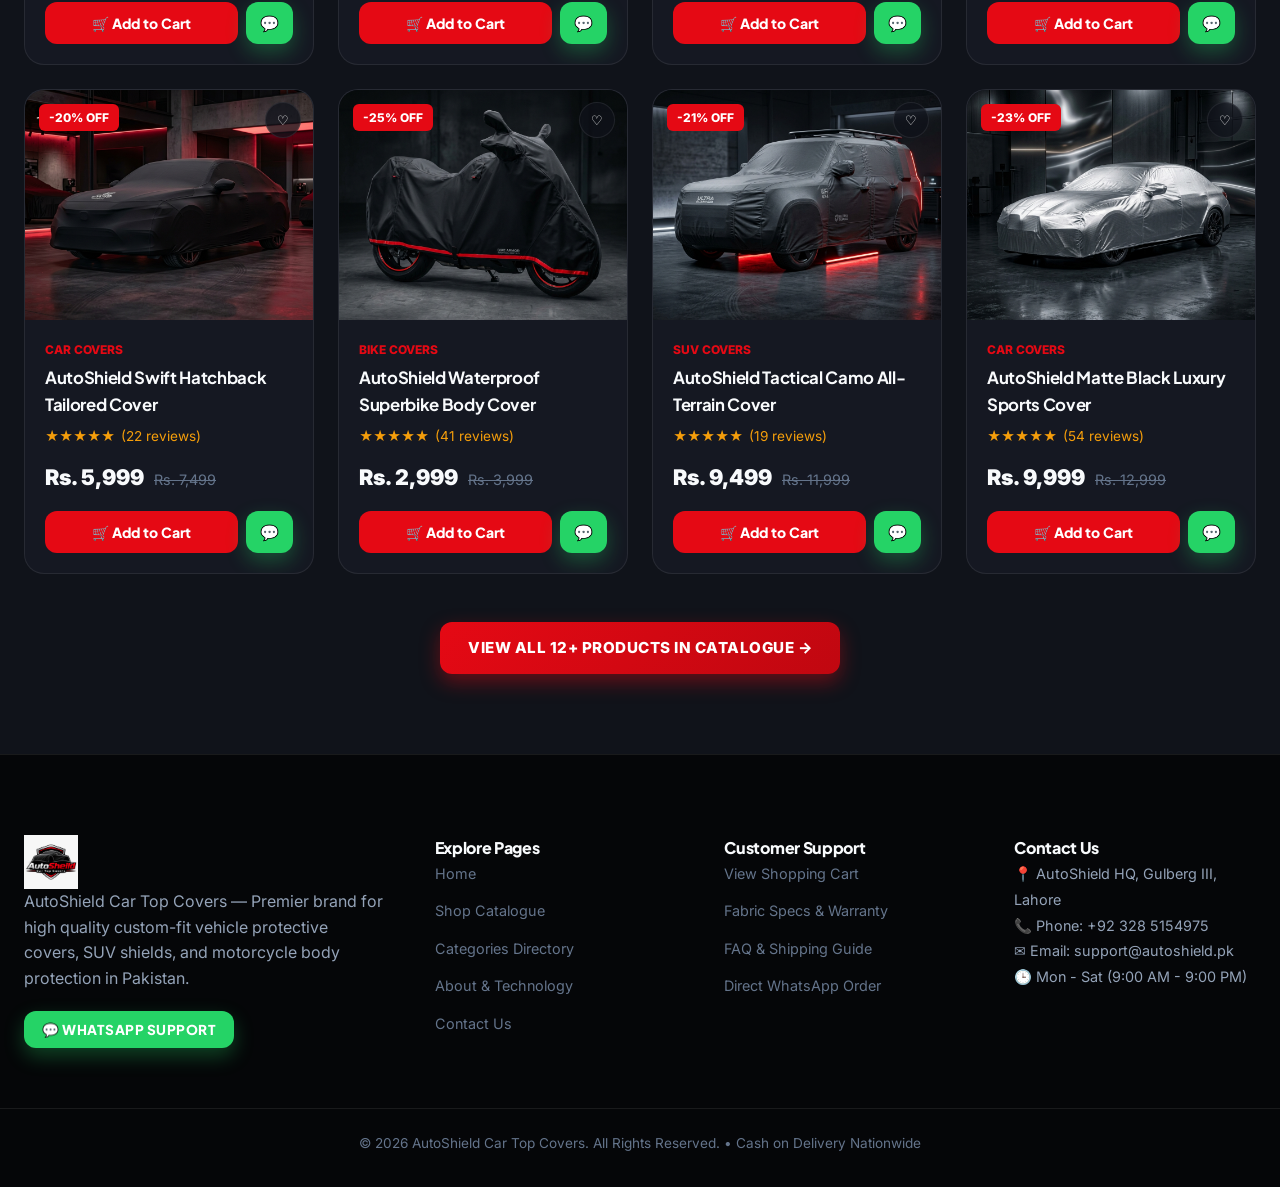
==== commit 8f060e9e: "Update website design" ====
--- a/index.html
+++ b/index.html
@@ -14,7 +14,7 @@
         <div class="topbar-content">
             <span class="topbar-badge">SPECIAL OFFER</span>
             <span>⚡ FREE DELIVERY ON SELECTED ORDERS OVER RS. 5,000 • CASH ON DELIVERY NATIONWIDE</span>
-            <span>📞 WHATSAPP ORDER: +92 300 1234567</span>
+            <span>📞 WHATSAPP ORDER: +92 328 5154975</span>
         </div>
     </div>
 
@@ -79,14 +79,30 @@
                 </div>
                 <div class="fit-finder-form">
                     <select id="fitMake" onchange="updateFitModels()">
-                        <option value="">1. Select Make (e.g. Honda, Toyota)</option>
+                        <option value="">1. Select Make (e.g. Suzuki, Toyota, Honda)</option>
+                        <option value="Suzuki">Suzuki</option>
+                        <option value="Toyota">Toyota</option>
                         <option value="Honda">Honda</option>
-                        <option value="Toyota">Toyota</option>
-                        <option value="Suzuki">Suzuki</option>
                         <option value="Hyundai">Hyundai</option>
                         <option value="Kia">Kia</option>
+                        <option value="Changan">Changan</option>
                         <option value="MG">MG</option>
                         <option value="Haval">Haval</option>
+                        <option value="Daihatsu">Daihatsu (Mira, Move, Cuore)</option>
+                        <option value="Nissan">Nissan (Dayz, Note e-Power)</option>
+                        <option value="DFSK">DFSK (Glory 580)</option>
+                        <option value="Prince">Prince (Pearl)</option>
+                        <option value="Proton">Proton (Saga, X70)</option>
+                        <option value="Chery">Chery (Tiggo 4/8 Pro)</option>
+                        <option value="BAIC">BAIC (BJ40 Plus)</option>
+                        <option value="Peugeot">Peugeot (2008)</option>
+                        <option value="Mitsubishi">Mitsubishi (Pajero, Lancer)</option>
+                        <option value="Audi">Audi</option>
+                        <option value="BMW">BMW</option>
+                        <option value="Mercedes-Benz">Mercedes-Benz</option>
+                        <option value="United">United (Bravo, Alpha)</option>
+                        <option value="FAW">FAW (V2, X-PV)</option>
+                        <option value="Isuzu">Isuzu (D-Max)</option>
                     </select>
 
                     <select id="fitModel">
@@ -141,6 +157,41 @@
                     <strong>Cash on Delivery</strong>
                     <span>Nationwide delivery in 2-4 days</span>
                 </div>
+            </div>
+        </div>
+    </section>
+
+    <!-- Pakistan Vehicle Fitment Directory Section -->
+    <section class="car-directory-section" id="pakistan-cars">
+        <div class="container">
+            <div class="section-head" style="text-align:center; max-width:780px; margin:0 auto 36px;">
+                <div class="eyebrow">🇵🇰 50+ VEHICLES COMPATIBILITY DATABASE</div>
+                <h2 style="font-size:2.4rem; margin-bottom:12px;">Pakistan Vehicle Fitment Directory</h2>
+                <p>Complete custom-fit cover specifications, dimensions, and instant ordering for every car driven in Pakistan.</p>
+            </div>
+
+            <div class="car-search-bar-wrap">
+                <div class="car-search-input-box">
+                    <span class="car-search-icon">🔍</span>
+                    <input type="text" id="carDirectorySearch" placeholder="Search your car (e.g. Alto, Mehran, Civic, Corolla, Sportage, Alsvin, Fortuner)..." oninput="handleCarSearch(this.value)">
+                </div>
+
+                <div class="car-filter-chips" id="carFilterChips">
+                    <button class="car-chip active" onclick="filterCarsByBrand('all')">All Cars (50+)</button>
+                    <button class="car-chip" onclick="filterCarsByBrand('Suzuki')">Suzuki</button>
+                    <button class="car-chip" onclick="filterCarsByBrand('Toyota')">Toyota</button>
+                    <button class="car-chip" onclick="filterCarsByBrand('Honda')">Honda</button>
+                    <button class="car-chip" onclick="filterCarsByBrand('Hyundai')">Hyundai</button>
+                    <button class="car-chip" onclick="filterCarsByBrand('Kia')">Kia</button>
+                    <button class="car-chip" onclick="filterCarsByBrand('Changan')">Changan</button>
+                    <button class="car-chip" onclick="filterCarsByBrand('MG')">MG & Haval</button>
+                    <button class="car-chip" onclick="filterCarsByBrand('Japanese Kei')">Kei Cars (Mira / Dayz)</button>
+                    <button class="car-chip" onclick="filterCarsByBrand('Luxury')">German Luxury (Audi/BMW/Benz)</button>
+                </div>
+            </div>
+
+            <div class="car-directory-grid" id="carDirectoryGrid">
+                <!-- Dynamically rendered by script.js -->
             </div>
         </div>
     </section>
@@ -267,7 +318,7 @@
                 <h4>Contact Us</h4>
                 <div style="font-size: 0.9rem; line-height: 1.8;">
                     <p>📍 AutoShield HQ, Gulberg III, Lahore</p>
-                    <p>📞 Phone: +92 300 1234567</p>
+                    <p>📞 Phone: +92 328 5154975</p>
                     <p>✉ Email: support@autoshield.pk</p>
                     <p>🕒 Mon - Sat (9:00 AM - 9:00 PM)</p>
                 </div>
--- a/styles.css
+++ b/styles.css
@@ -704,4 +704,343 @@
   .mobile-menu-btn { display: block; }
   .categories-grid, .product-grid { grid-template-columns: 1fr; }
   .fit-finder-form { grid-template-columns: 1fr; }
+}
+
+/* ===== ORDER CONFIRMATION MODAL & RECEIPT STYLES ===== */
+.modal-backdrop {
+  position: fixed;
+  inset: 0;
+  background: rgba(5, 6, 8, 0.88);
+  backdrop-filter: blur(10px);
+  z-index: 999;
+  display: flex;
+  align-items: center;
+  justify-content: center;
+  padding: 16px;
+  opacity: 0;
+  visibility: hidden;
+  transition: opacity 0.3s ease, visibility 0.3s ease;
+}
+
+.modal-backdrop.active {
+  opacity: 1;
+  visibility: visible;
+}
+
+.order-modal {
+  background: var(--dark-surface);
+  border: 1px solid var(--border-light);
+  border-radius: var(--radius-lg);
+  max-width: 620px;
+  width: 100%;
+  max-height: 90vh;
+  overflow-y: auto;
+  box-shadow: 0 25px 60px rgba(0, 0, 0, 0.85);
+  transform: translateY(20px) scale(0.97);
+  transition: transform 0.3s cubic-bezier(0.34, 1.56, 0.64, 1);
+  padding: 32px;
+}
+
+.modal-backdrop.active .order-modal {
+  transform: translateY(0) scale(1);
+}
+
+.order-modal-header {
+  text-align: center;
+  margin-bottom: 24px;
+}
+
+.order-success-icon {
+  width: 72px;
+  height: 72px;
+  background: rgba(34, 197, 94, 0.15);
+  border: 2px solid #22C55E;
+  color: #22C55E;
+  border-radius: 50%;
+  display: flex;
+  align-items: center;
+  justify-content: center;
+  font-size: 2.2rem;
+  margin: 0 auto 16px;
+  animation: pulseSuccess 2s infinite ease-in-out;
+}
+
+@keyframes pulseSuccess {
+  0%, 100% { box-shadow: 0 0 0 0 rgba(34, 197, 94, 0.4); transform: scale(1); }
+  50% { box-shadow: 0 0 0 14px rgba(34, 197, 94, 0); transform: scale(1.04); }
+}
+
+.order-id-badge {
+  display: inline-block;
+  background: rgba(229, 9, 20, 0.15);
+  color: var(--red);
+  border: 1px solid rgba(229, 9, 20, 0.3);
+  padding: 4px 14px;
+  border-radius: var(--radius-full);
+  font-weight: 800;
+  font-size: 0.9rem;
+  margin-top: 8px;
+  letter-spacing: 0.5px;
+}
+
+.order-receipt-card {
+  background: var(--card-bg);
+  border: 1px solid var(--border);
+  border-radius: var(--radius-md);
+  padding: 20px;
+  margin-bottom: 24px;
+}
+
+.order-receipt-section {
+  padding-bottom: 14px;
+  margin-bottom: 14px;
+  border-bottom: 1px solid var(--border);
+}
+
+.order-receipt-section:last-child {
+  border-bottom: 0;
+  margin-bottom: 0;
+  padding-bottom: 0;
+}
+
+.order-receipt-row {
+  display: flex;
+  justify-content: space-between;
+  align-items: center;
+  font-size: 0.9rem;
+  margin-bottom: 8px;
+}
+
+.order-receipt-row span:first-child {
+  color: var(--text-secondary);
+}
+
+.order-receipt-row span:last-child {
+  font-weight: 600;
+  color: var(--text-primary);
+  text-align: right;
+}
+
+.order-items-list {
+  display: flex;
+  flex-direction: column;
+  gap: 10px;
+  margin-top: 10px;
+}
+
+.order-item-entry {
+  display: flex;
+  justify-content: space-between;
+  align-items: center;
+  font-size: 0.88rem;
+  background: rgba(255, 255, 255, 0.02);
+  padding: 8px 12px;
+  border-radius: var(--radius-sm);
+  border: 1px solid rgba(255, 255, 255, 0.04);
+}
+
+.order-actions-stack {
+  display: flex;
+  flex-direction: column;
+  gap: 12px;
+}
+
+.btn-secondary-action {
+  background: rgba(255, 255, 255, 0.08);
+  color: #FFF;
+  border: 1px solid var(--border-light);
+  padding: 12px 20px;
+  border-radius: var(--radius-md);
+  font-weight: 700;
+  font-size: 0.9rem;
+  cursor: pointer;
+  display: flex;
+  align-items: center;
+  justify-content: center;
+  gap: 8px;
+  transition: var(--transition);
+}
+
+.btn-secondary-action:hover {
+  background: rgba(255, 255, 255, 0.16);
+  transform: translateY(-2px);
+}
+
+.whatsapp-notice {
+  font-size: 0.8rem;
+  color: var(--text-secondary);
+  text-align: center;
+  line-height: 1.5;
+  margin-top: 8px;
+}
+
+/* ===== PAKISTAN CAR DIRECTORY & FITMENT GUIDE STYLES ===== */
+.car-directory-section {
+  padding: 80px 0;
+  background: linear-gradient(180deg, var(--dark-bg) 0%, var(--dark-surface) 100%);
+  border-top: 1px solid var(--border);
+  border-bottom: 1px solid var(--border);
+}
+
+.car-search-bar-wrap {
+  display: flex;
+  flex-direction: column;
+  gap: 16px;
+  max-width: 840px;
+  margin: 0 auto 36px;
+}
+
+.car-search-input-box {
+  position: relative;
+  width: 100%;
+}
+
+.car-search-input-box input {
+  width: 100%;
+  padding: 18px 24px 18px 52px;
+  background: var(--card-bg);
+  border: 1px solid var(--border-light);
+  border-radius: var(--radius-full);
+  color: #FFF;
+  font-size: 1.05rem;
+  box-shadow: 0 10px 30px rgba(0, 0, 0, 0.4);
+  transition: var(--transition);
+}
+
+.car-search-input-box input:focus {
+  outline: none;
+  border-color: var(--red);
+  box-shadow: 0 0 20px var(--red-glow);
+}
+
+.car-search-icon {
+  position: absolute;
+  left: 20px;
+  top: 50%;
+  transform: translateY(-50%);
+  font-size: 1.3rem;
+  color: var(--text-muted);
+}
+
+.car-filter-chips {
+  display: flex;
+  flex-wrap: wrap;
+  gap: 8px;
+  justify-content: center;
+}
+
+.car-chip {
+  padding: 8px 16px;
+  border-radius: var(--radius-full);
+  background: var(--card-bg);
+  color: var(--text-secondary);
+  border: 1px solid var(--border);
+  font-size: 0.85rem;
+  font-weight: 600;
+  cursor: pointer;
+  transition: var(--transition);
+}
+
+.car-chip:hover, .car-chip.active {
+  background: var(--red);
+  color: #FFF;
+  border-color: var(--red);
+  box-shadow: 0 4px 15px rgba(229, 9, 20, 0.35);
+}
+
+.car-directory-grid {
+  display: grid;
+  grid-template-columns: repeat(auto-fill, minmax(320px, 1fr));
+  gap: 24px;
+}
+
+.car-card {
+  background: var(--card-bg);
+  border: 1px solid var(--border);
+  border-radius: var(--radius-lg);
+  padding: 24px;
+  display: flex;
+  flex-direction: column;
+  transition: var(--transition);
+  position: relative;
+  overflow: hidden;
+}
+
+.car-card:hover {
+  transform: translateY(-4px);
+  border-color: rgba(229, 9, 20, 0.4);
+  box-shadow: 0 16px 36px rgba(0, 0, 0, 0.5);
+}
+
+.car-card-header {
+  display: flex;
+  justify-content: space-between;
+  align-items: flex-start;
+  margin-bottom: 12px;
+}
+
+.car-brand-pill {
+  font-size: 0.75rem;
+  font-weight: 800;
+  letter-spacing: 0.5px;
+  text-transform: uppercase;
+  color: var(--red);
+}
+
+.car-model-title {
+  font-size: 1.3rem;
+  font-weight: 800;
+  color: #FFF;
+  margin-bottom: 4px;
+}
+
+.car-body-badge {
+  display: inline-block;
+  padding: 4px 10px;
+  background: rgba(255, 255, 255, 0.06);
+  border-radius: var(--radius-full);
+  font-size: 0.75rem;
+  font-weight: 700;
+  color: var(--silver);
+}
+
+.car-size-box {
+  background: rgba(229, 9, 20, 0.08);
+  border: 1px dashed rgba(229, 9, 20, 0.3);
+  padding: 10px 14px;
+  border-radius: var(--radius-md);
+  margin: 14px 0;
+  font-size: 0.85rem;
+}
+
+.car-size-box strong {
+  color: var(--red);
+}
+
+.car-years-label {
+  color: var(--text-muted);
+  font-size: 0.8rem;
+  margin-bottom: 8px;
+}
+
+.car-features-list {
+  font-size: 0.82rem;
+  color: var(--text-secondary);
+  line-height: 1.6;
+  margin-bottom: 20px;
+  flex: 1;
+}
+
+.car-actions-row {
+  display: flex;
+  gap: 10px;
+  margin-top: auto;
+}
+
+.car-actions-row .btn {
+  flex: 1;
+  padding: 9px 12px;
+  font-size: 0.82rem;
+  text-align: center;
+  justify-content: center;
 }
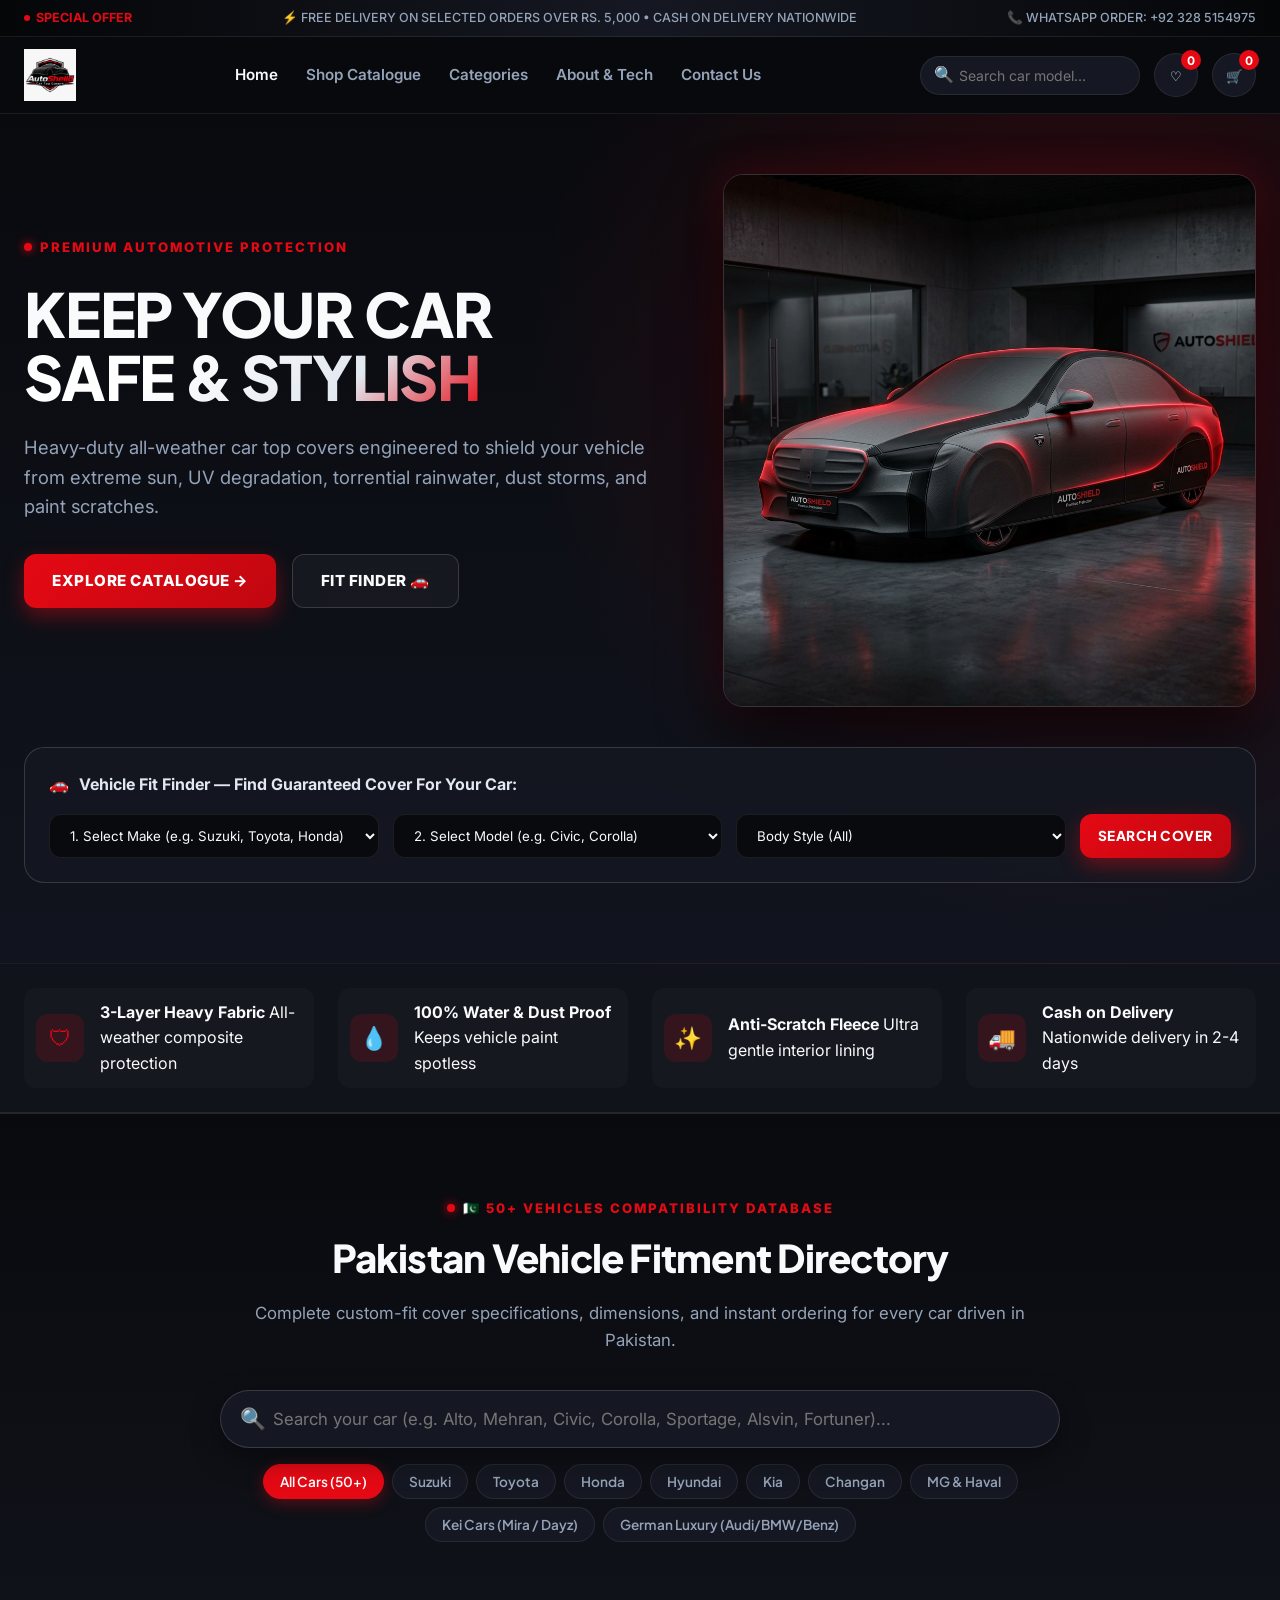
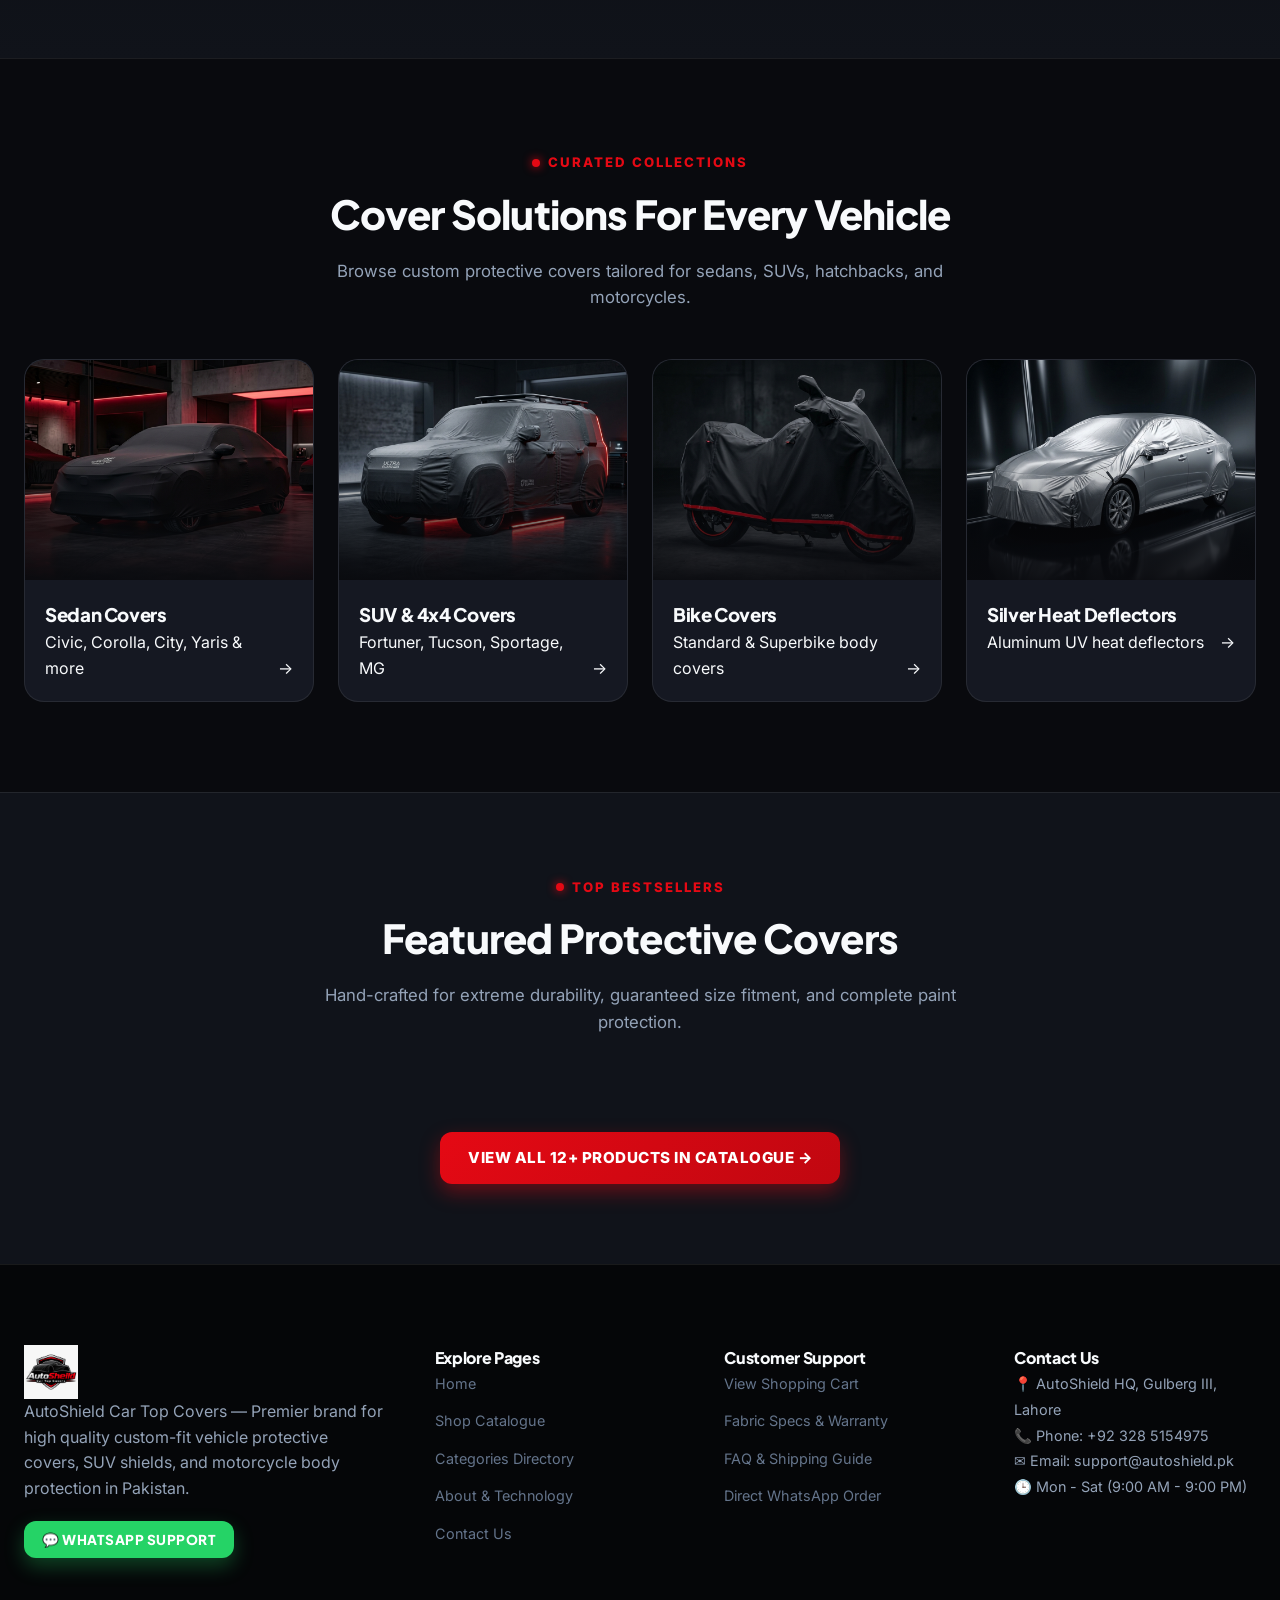
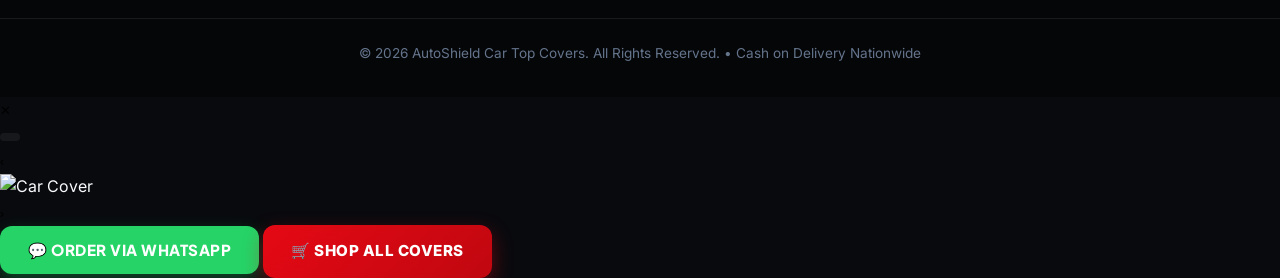
==== commit d6373d21: "Initial commit" ====
--- a/index.html
+++ b/index.html
@@ -348,6 +348,45 @@
     </aside>
 
     <div class="toast-container" id="toastContainer"></div>
+
+    <!-- ===== CAR COVER IMAGE MODAL ===== -->
+    <div id="coverImageModal" class="cover-modal-overlay" onclick="closeCoverModal(event)">
+        <div class="cover-modal-box">
+            <button class="cover-modal-close" onclick="closeCoverModal(null)">✕</button>
+
+            <div class="cover-modal-header">
+                <div>
+                    <span id="coverModalBrand" class="car-brand-pill"></span>
+                    <h2 id="coverModalTitle" class="cover-modal-title"></h2>
+                    <p id="coverModalSubtitle" class="cover-modal-subtitle"></p>
+                </div>
+                <span id="coverModalBodyBadge" class="car-body-badge"></span>
+            </div>
+
+            <!-- Image Gallery -->
+            <div class="cover-gallery-wrap">
+                <button class="gallery-arrow gallery-prev" onclick="coverGalleryPrev()">&#8249;</button>
+                <div class="cover-gallery-stage">
+                    <img id="coverGalleryImg" src="" alt="Car Cover" class="cover-gallery-img" />
+                    <div class="cover-gallery-label" id="coverGalleryLabel"></div>
+                </div>
+                <button class="gallery-arrow gallery-next" onclick="coverGalleryNext()">&#8250;</button>
+            </div>
+
+            <!-- Thumbnail dots -->
+            <div class="cover-gallery-dots" id="coverGalleryDots"></div>
+
+            <!-- Specs row -->
+            <div class="cover-modal-specs" id="coverModalSpecs"></div>
+
+            <!-- CTA Buttons -->
+            <div class="cover-modal-cta">
+                <button class="btn btn-whatsapp" id="coverModalWaBtn" onclick="">💬 Order via WhatsApp</button>
+                <a id="coverModalShopBtn" href="shop.html" class="btn btn-primary">🛒 Shop All Covers</a>
+            </div>
+        </div>
+    </div>
+
     <script src="script.js"></script>
 </body>
 </html>
